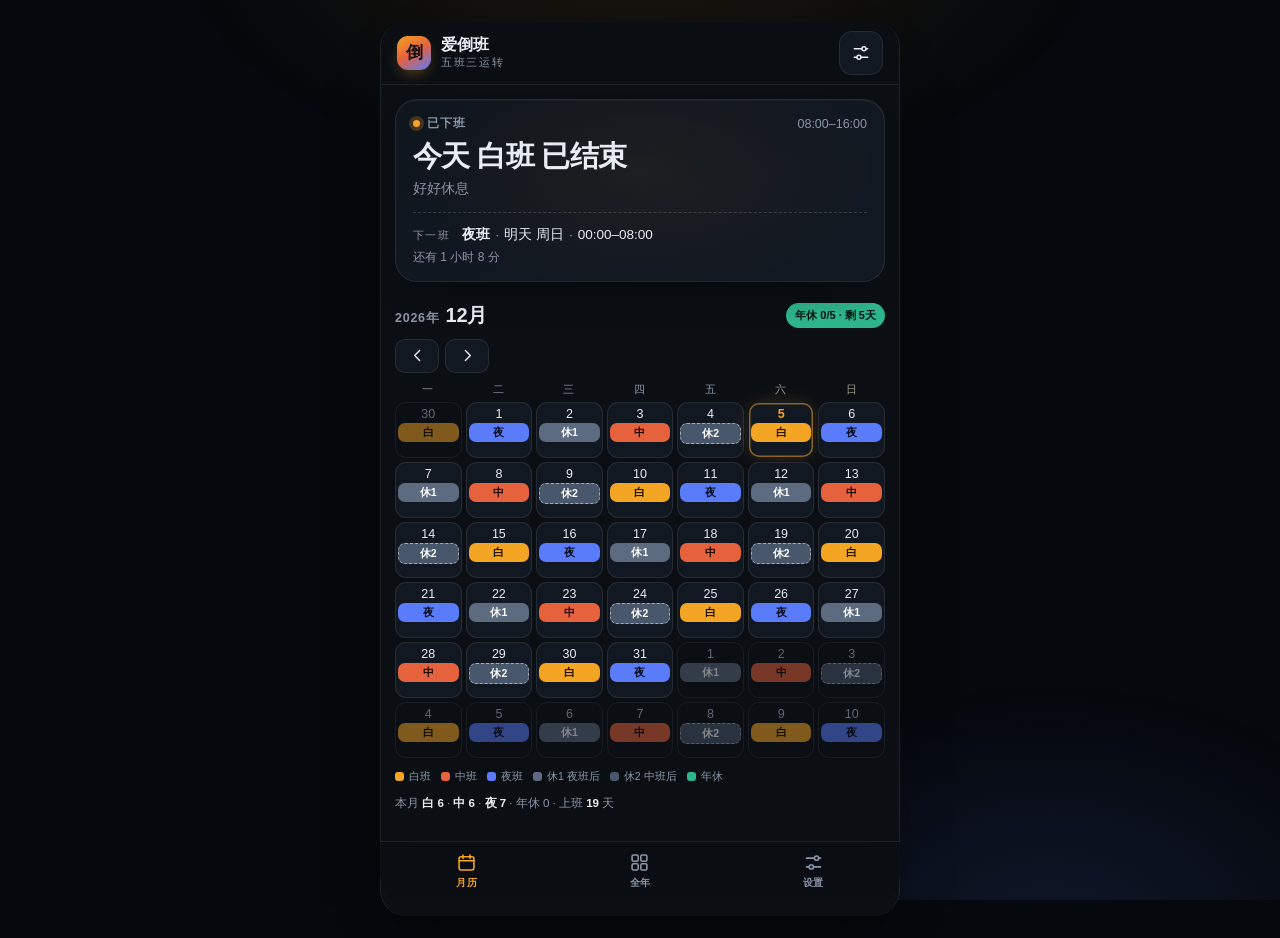
==== aidaoban/index.html @ 0fa9416f "新增爱倒班：五班三运转排班日历（月历/全年/年休登记/导出系统日历）" ====
<!DOCTYPE html>
<html lang="zh-CN" data-theme="dark">
<head>
<meta charset="utf-8">
<meta name="viewport" content="width=device-width, initial-scale=1, viewport-fit=cover">
<title>爱倒班 · 五班三运转</title>
<meta name="description" content="电厂运行人员五班三运转排班日历">
<meta name="theme-color" content="#0B0F14">
<meta name="apple-mobile-web-app-capable" content="yes">
<meta name="mobile-web-app-capable" content="yes">
<meta name="apple-mobile-web-app-status-bar-style" content="black-translucent">
<meta name="apple-mobile-web-app-title" content="爱倒班">
<link rel="apple-touch-icon" href="./icons/apple-touch-icon-180.png">
<link rel="manifest" href="./manifest.webmanifest">
<script>
(function () {
  try {
    var raw = localStorage.getItem('aidaoban.v1');
    var t = raw ? (JSON.parse(raw).theme || 'dark') : 'dark';
    if (t === 'auto') t = window.matchMedia('(prefers-color-scheme: light)').matches ? 'light' : 'dark';
    document.documentElement.setAttribute('data-theme', t === 'light' ? 'light' : 'dark');
  } catch (e) {
    document.documentElement.setAttribute('data-theme', 'dark');
  }
})();
</script>
<style>
:root,
html[data-theme="dark"] {
  --surface: #0B0F14;
  --card: #121821;
  --card2: #0F151D;
  --text: #E8EDF4;
  --muted: #8A97A8;
  --line: rgba(232, 237, 244, .09);
  --line2: rgba(232, 237, 244, .17);
  --bar: rgba(11, 15, 20, .78);
  --bai: #F5A524;    --bai-ink: #1A1206;
  --zhong: #E5623C;  --zhong-ink: #1A0A05;
  --ye: #5B7CFA;     --ye-ink: #0B1020;
  --xiu1: #5C6B7F;   --xiu1-ink: #FFFFFF;
  --xiu2: #48576B;   --xiu2-ink: #FFFFFF;
  --nian: #2FB58C;   --nian-ink: #04140E;
  --accent: #F5A524;
  --accent-ink: #1A1206;
  --danger: #F16A6A;
  --ring: rgba(245, 165, 36, .55);
  --shadow: 0 24px 60px -34px #000;
  color-scheme: dark;
}
html[data-theme="light"] {
  --surface: #F6F7F9;
  --card: #FFFFFF;
  --card2: #F1F3F7;
  --text: #16202C;
  --muted: #5E6B7C;
  --line: rgba(22, 32, 44, .10);
  --line2: rgba(22, 32, 44, .20);
  --bar: rgba(246, 247, 249, .82);
  --ring: rgba(191, 124, 8, .55);
  --shadow: 0 24px 60px -38px rgba(22, 32, 44, .35);
  color-scheme: light;
}
* { box-sizing: border-box; }
html, body { margin: 0; padding: 0; }
body {
  background: #05080C;
  color: var(--text);
  font-family: -apple-system, BlinkMacSystemFont, "PingFang SC", "Hiragino Sans GB", "Microsoft YaHei", "Noto Sans SC", sans-serif;
  -webkit-font-smoothing: antialiased;
  -webkit-tap-highlight-color: transparent;
}
body.sheet-open { overflow: hidden; }
body::before {
  content: "";
  position: fixed;
  inset: 0;
  background:
    radial-gradient(760px 420px at 50% -8%, rgba(245, 165, 36, .10), transparent 62%),
    radial-gradient(620px 420px at 82% 104%, rgba(91, 124, 250, .13), transparent 60%);
  pointer-events: none;
  z-index: 0;
}
button, input, select { font: inherit; color: inherit; }
button { cursor: pointer; }
[hidden] { display: none !important; }
.num { font-variant-numeric: tabular-nums; }
.sr {
  position: absolute; width: 1px; height: 1px; padding: 0; margin: -1px;
  overflow: hidden; clip: rect(0 0 0 0); white-space: nowrap; border: 0;
}

/* ---------- shell ---------- */
.phone {
  position: relative;
  z-index: 1;
  max-width: 520px;
  margin: 0 auto;
  min-height: 100dvh;
  background: var(--surface);
  border-inline: 1px solid var(--line);
  box-shadow: var(--shadow);
  overflow-x: hidden;
  padding-bottom: calc(78px + env(safe-area-inset-bottom));
}
.appbar {
  position: sticky;
  top: 0;
  z-index: 30;
  display: flex;
  align-items: center;
  gap: 12px;
  padding: calc(9px + env(safe-area-inset-top)) 16px 9px;
  background: var(--bar);
  backdrop-filter: blur(18px) saturate(1.2);
  -webkit-backdrop-filter: blur(18px) saturate(1.2);
  border-bottom: 1px solid var(--line);
}
.brand { display: flex; align-items: center; gap: 10px; min-width: 0; }
.brand-mark {
  width: 34px; height: 34px; flex: none;
  display: grid; place-items: center;
  border-radius: 11px;
  background: linear-gradient(150deg, #F5A524 0%, #E5623C 48%, #5B7CFA 100%);
  color: #0B0F14;
  font-size: 17px;
  font-weight: 800;
  letter-spacing: -.02em;
  box-shadow: 0 6px 18px -8px rgba(245, 165, 36, .8);
}
.brand-text { min-width: 0; }
.brand-name { font-size: 16px; font-weight: 750; letter-spacing: .01em; line-height: 1.15; }
.brand-sub { font-size: 10.5px; color: var(--muted); letter-spacing: .16em; margin-top: 2px; }
.appbar-spacer { flex: 1; }
.icon-btn {
  width: 44px; height: 44px; flex: none;
  display: grid; place-items: center;
  border: 1px solid var(--line);
  border-radius: 13px;
  background: var(--card);
  color: var(--text);
  transition: transform .16s ease, border-color .16s ease, background .16s ease;
}
.icon-btn:active { transform: scale(.94); }
.icon-btn svg { width: 20px; height: 20px; }
.icon-btn:hover { border-color: var(--line2); }

/* ---------- ios hint ---------- */
.ios-hint {
  display: flex; align-items: center; gap: 8px;
  margin: 10px 14px 0;
  padding: 9px 10px 9px 12px;
  border-radius: 12px;
  border: 1px solid rgba(245, 165, 36, .3);
  background: rgba(245, 165, 36, .1);
  color: var(--text);
  font-size: 12.5px;
}
.ios-hint svg { width: 17px; height: 17px; flex: none; color: var(--accent); }
.ios-hint span { flex: 1; }
.ios-hint b { font-weight: 700; }
.ios-hint button {
  width: 30px; height: 30px; flex: none;
  display: grid; place-items: center;
  border: 0; border-radius: 9px; background: transparent; color: var(--muted);
}
.ios-hint button svg { width: 15px; height: 15px; color: inherit; }

/* ---------- views ---------- */
.view { padding: 14px 14px 26px; }

/* ---------- now card ---------- */
.now-card {
  position: relative;
  isolation: isolate;
  padding: 16px 17px 15px;
  border-radius: 22px;
  border: 1px solid var(--line);
  background: linear-gradient(158deg, var(--card2) 0%, var(--card) 62%);
  box-shadow: 0 20px 46px -30px #000, inset 0 1px 0 rgba(255, 255, 255, .04);
  overflow: hidden;
}
.now-card::before {
  content: "";
  position: absolute;
  inset: -56% -18% auto -18%;
  height: 190%;
  background: radial-gradient(closest-side, var(--sc-glow, var(--sc, var(--accent))), transparent 72%);
  opacity: .17;
  z-index: -1;
  pointer-events: none;
}
.now-top { display: flex; align-items: center; gap: 8px; }
.now-status {
  display: inline-flex; align-items: center; gap: 7px;
  font-size: 11.5px; font-weight: 650; letter-spacing: .1em;
  color: var(--muted); text-transform: uppercase;
}
.dot {
  width: 7px; height: 7px; border-radius: 50%;
  background: var(--sc, var(--accent));
  box-shadow: 0 0 0 4px color-mix(in srgb, var(--sc, var(--accent)) 22%, transparent);
}
.now-time { margin-left: auto; font-size: 12.5px; color: var(--muted); font-variant-numeric: tabular-nums; }
.now-title {
  margin: 9px 0 0;
  font-size: clamp(23px, 7.2vw, 29px);
  line-height: 1.14;
  font-weight: 800;
  letter-spacing: -.022em;
}
.now-sub { margin: 6px 0 0; font-size: 13.5px; color: var(--muted); line-height: 1.45; }
.now-sub b { color: var(--text); font-weight: 700; font-variant-numeric: tabular-nums; }
.progress {
  margin-top: 11px;
  height: 6px;
  border-radius: 99px;
  background: rgba(140, 155, 175, .18);
  overflow: hidden;
}
.progress i {
  display: block;
  height: 100%;
  width: 0;
  border-radius: 99px;
  background: linear-gradient(90deg, var(--sc, var(--accent)) 0%, color-mix(in srgb, var(--sc, var(--accent)) 58%, #fff) 100%);
  transition: width .5s cubic-bezier(.2, .8, .3, 1);
}
.now-next {
  margin-top: 13px;
  padding-top: 12px;
  border-top: 1px dashed var(--line2);
  display: grid;
  grid-template-columns: auto 1fr;
  gap: 4px 12px;
  align-items: baseline;
}
.next-kicker { font-size: 10.5px; letter-spacing: .14em; color: var(--muted); text-transform: uppercase; }
.next-main { font-size: 13.5px; line-height: 1.5; }
.next-main strong { font-weight: 750; }
.next-main .sep { color: var(--muted); margin: 0 5px; }
.next-count {
  grid-column: 1 / -1;
  font-size: 12px;
  color: var(--muted);
  font-variant-numeric: tabular-nums;
}
.now-note { margin: 8px 0 0; font-size: 11.5px; color: var(--muted); }

/* ---------- month head ---------- */
.month-head { margin-top: 20px; }
.month-row { display: flex; align-items: center; gap: 10px; }
.month-title { margin: 0; font-size: 20px; font-weight: 780; letter-spacing: -.01em; }
.month-title .yr { font-size: 12.5px; font-weight: 600; color: var(--muted); margin-right: 6px; letter-spacing: .06em; }
.leave-pill {
  margin-left: auto;
  display: inline-flex; align-items: center; gap: 5px;
  padding: 5px 9px;
  border-radius: 99px;
  font-size: 11px;
  font-weight: 650;
  font-variant-numeric: tabular-nums;
  color: var(--nian-ink);
  background: var(--nian);
  white-space: nowrap;
}
.month-ctrl { display: flex; align-items: center; gap: 6px; margin-top: 10px; }
.month-ctrl .spacer { flex: 1; }
.ghost-btn {
  height: 34px;
  padding: 0 11px;
  display: inline-flex; align-items: center; gap: 5px;
  border: 1px solid var(--line);
  border-radius: 10px;
  background: var(--card);
  color: var(--muted);
  font-size: 11.5px;
  font-weight: 600;
}
.ghost-btn:active { transform: scale(.96); }
.ghost-btn svg { width: 15px; height: 15px; }
.ctrl-btn {
  width: 44px; height: 34px;
  display: grid; place-items: center;
  border: 1px solid var(--line);
  border-radius: 10px;
  background: var(--card);
  color: var(--text);
}
.ctrl-btn svg { width: 17px; height: 17px; }
.ctrl-btn:active { transform: scale(.94); }

/* ---------- calendar ---------- */
.weekdays {
  display: grid;
  grid-template-columns: repeat(7, 1fr);
  gap: 4px;
  margin: 10px 0 5px;
  padding: 0;
  text-align: center;
  font-size: 10.5px;
  letter-spacing: .1em;
  color: var(--muted);
}
.weekdays span:last-child, .weekdays span:nth-child(6) { color: color-mix(in srgb, var(--muted) 78%, var(--accent)); }
.cal-grid {
  display: grid;
  grid-template-columns: repeat(7, 1fr);
  gap: 4px;
}
.cal-cell {
  position: relative;
  min-height: 56px;
  padding: 5px 2px 5px;
  display: flex;
  flex-direction: column;
  align-items: center;
  gap: 3px;
  border: 1px solid var(--line);
  border-radius: 11px;
  background: var(--card);
  color: var(--text);
  transition: transform .12s ease, border-color .16s ease, background .16s ease;
}
.cal-cell:active { transform: scale(.955); }
.cal-cell:hover { border-color: var(--line2); }
.cal-cell .daynum { font-size: 12.5px; line-height: 1; color: var(--text); font-variant-numeric: tabular-nums; }
.cal-cell.dim { background: transparent; border-color: rgba(140, 155, 175, .10); }
.cal-cell.dim .daynum { color: var(--muted); opacity: .65; }
.cal-cell.dim .chip { opacity: .5; }
.cal-cell.today {
  box-shadow: inset 0 0 0 1.5px var(--ring), 0 0 20px -6px rgba(245, 165, 36, .35);
  border-color: transparent;
}
.cal-cell.today .daynum { font-weight: 800; color: var(--accent); }
.cal-cell.weekend .chk { color: var(--muted); }
.cal-grid.anim-next > * { animation: slideNext .26s cubic-bezier(.2, .8, .3, 1) both; }
.cal-grid.anim-prev > * { animation: slidePrev .26s cubic-bezier(.2, .8, .3, 1) both; }
@keyframes slideNext { from { opacity: .3; transform: translateX(9px); } to { opacity: 1; transform: none; } }
@keyframes slidePrev { from { opacity: .3; transform: translateX(-9px); } to { opacity: 1; transform: none; } }

.chip {
  display: inline-flex;
  align-items: center;
  justify-content: center;
  min-width: 0;
  padding: 4px 5px;
  border-radius: 7px;
  font-size: 10.5px;
  font-weight: 750;
  line-height: 1;
  letter-spacing: .02em;
  white-space: nowrap;
}
.cell-chip { width: 100%; }
.sh-bai { background: var(--bai); color: var(--bai-ink); }
.sh-zhong { background: var(--zhong); color: var(--zhong-ink); }
.sh-ye { background: var(--ye); color: var(--ye-ink); }
.sh-xiu1 { background: var(--xiu1); color: var(--xiu1-ink); }
.sh-xiu2 { background: var(--xiu2); color: var(--xiu2-ink); border: 1px dashed rgba(255, 255, 255, .5); }
.sh-nian { background: var(--nian); color: var(--nian-ink); }

.legend {
  display: flex;
  flex-wrap: wrap;
  gap: 6px 10px;
  margin-top: 12px;
}
.legend span { display: inline-flex; align-items: center; gap: 5px; font-size: 10.5px; color: var(--muted); }
.legend i { width: 9px; height: 9px; border-radius: 3px; display: block; }
.month-summary {
  margin: 10px 0 0;
  font-size: 11.5px;
  color: var(--muted);
  font-variant-numeric: tabular-nums;
  line-height: 1.6;
}
.month-summary b { color: var(--text); font-weight: 700; }

/* ---------- year ---------- */
.year-head { display: flex; align-items: center; gap: 10px; }
.year-title { margin: 0; font-size: 20px; font-weight: 780; }
.year-stats {
  display: grid;
  grid-template-columns: repeat(4, 1fr);
  gap: 7px;
  margin-top: 13px;
}
.stat {
  padding: 9px 8px;
  border-radius: 12px;
  border: 1px solid var(--line);
  background: var(--card);
  text-align: center;
}
.stat b { display: block; font-size: 17px; font-weight: 780; font-variant-numeric: tabular-nums; line-height: 1.2; }
.stat span { display: block; font-size: 10px; color: var(--muted); margin-top: 2px; letter-spacing: .04em; }
.stat.work b { color: var(--accent); }
.year-grid {
  display: grid;
  grid-template-columns: repeat(2, 1fr);
  gap: 9px;
  margin-top: 13px;
}
.mini {
  padding: 10px 9px 11px;
  border-radius: 14px;
  border: 1px solid var(--line);
  background: var(--card);
  text-align: left;
  transition: transform .14s ease, border-color .16s ease;
}
.mini:active { transform: scale(.97); }
.mini:hover { border-color: var(--line2); }
.mini-head { display: flex; align-items: baseline; gap: 5px; margin-bottom: 7px; }
.mini-head b { font-size: 12.5px; font-weight: 750; }
.mini-head span { font-size: 9.5px; color: var(--muted); font-variant-numeric: tabular-nums; }
.mini-grid { display: grid; grid-template-columns: repeat(7, 1fr); gap: 2px; }
.mini-day {
  aspect-ratio: 1;
  border-radius: 2.5px;
  background: transparent;
}
.mini-day.mk-bai { background: var(--bai); }
.mini-day.mk-zhong { background: var(--zhong); }
.mini-day.mk-ye { background: var(--ye); }
.mini-day.mk-xiu1 { background: var(--xiu1); }
.mini-day.mk-xiu2 { background: var(--xiu2); }
.mini-day.mk-nian { background: var(--nian); }
.mini-day.today { box-shadow: 0 0 0 1.5px var(--ring); }
.mini-blank { aspect-ratio: 1; }

/* ---------- tabbar ---------- */
.tabbar {
  position: fixed;
  bottom: 0;
  left: 50%;
  transform: translateX(-50%);
  z-index: 40;
  width: 100%;
  max-width: 520px;
  display: grid;
  grid-template-columns: repeat(3, 1fr);
  background: var(--bar);
  backdrop-filter: blur(20px) saturate(1.2);
  -webkit-backdrop-filter: blur(20px) saturate(1.2);
  border-top: 1px solid var(--line);
  padding-bottom: env(safe-area-inset-bottom);
}
.tab {
  height: 58px;
  display: flex;
  flex-direction: column;
  align-items: center;
  justify-content: center;
  gap: 3px;
  border: 0;
  background: transparent;
  color: var(--muted);
  font-size: 10px;
  font-weight: 650;
  letter-spacing: .02em;
}
.tab svg { width: 21px; height: 21px; }
.tab.active { color: var(--accent); }
.tab:active { opacity: .7; }

/* ---------- sheets ---------- */
.backdrop {
  position: fixed;
  inset: 0;
  z-index: 60;
  background: rgba(3, 6, 10, .62);
  backdrop-filter: blur(2px);
  -webkit-backdrop-filter: blur(2px);
  opacity: 0;
  transition: opacity .24s ease;
}
.backdrop.show { opacity: 1; }
.sheet {
  position: fixed;
  left: 50%;
  bottom: 0;
  z-index: 70;
  width: 100%;
  max-width: 520px;
  max-height: 88dvh;
  display: flex;
  flex-direction: column;
  background: var(--card);
  border: 1px solid var(--line);
  border-bottom: 0;
  border-radius: 22px 22px 0 0;
  box-shadow: 0 -24px 60px -30px #000;
  transform: translateX(-50%) translateY(101%);
  transition: transform .3s cubic-bezier(.2, .9, .25, 1);
}
.sheet.open { transform: translateX(-50%) translateY(0); }
.sheet:focus { outline: none; }
.sheet-handle {
  flex: none;
  height: 20px;
  display: grid;
  place-items: center;
  touch-action: none;
  cursor: grab;
}
.sheet-handle::before {
  content: "";
  width: 38px; height: 4px;
  border-radius: 99px;
  background: var(--line2);
}
.sheet-head {
  flex: none;
  display: flex;
  align-items: flex-start;
  gap: 10px;
  padding: 2px 16px 12px;
  border-bottom: 1px solid var(--line);
}
.sheet-head h2 { margin: 0; font-size: 17px; font-weight: 760; letter-spacing: -.01em; }
.sheet-head p { margin: 3px 0 0; font-size: 11.5px; color: var(--muted); }
.sheet-head .icon-btn { margin-left: auto; background: transparent; border-color: transparent; color: var(--muted); }
.sheet-body {
  overflow-y: auto;
  overscroll-behavior: contain;
  -webkit-overflow-scrolling: touch;
  padding: 12px 16px calc(20px + env(safe-area-inset-bottom));
}

/* day detail */
.team-list { display: flex; flex-direction: column; gap: 7px; }
.team-row {
  display: flex;
  align-items: center;
  gap: 10px;
  padding: 10px 11px;
  border-radius: 13px;
  border: 1px solid var(--line);
  background: var(--card2);
}
.team-row.me {
  border-color: rgba(245, 165, 36, .42);
  background: linear-gradient(100deg, rgba(245, 165, 36, .12), rgba(245, 165, 36, .02));
}
.team-name { width: 42px; flex: none; font-size: 13px; font-weight: 700; }
.team-row.me .team-name { color: var(--accent); }
.team-shift { display: flex; align-items: center; gap: 8px; min-width: 0; }
.team-time { font-size: 11.5px; color: var(--muted); font-variant-numeric: tabular-nums; }
.me-pill {
  margin-left: auto;
  flex: none;
  padding: 2px 7px;
  border-radius: 99px;
  border: 1px solid rgba(245, 165, 36, .5);
  color: var(--accent);
  font-size: 9.5px;
  font-weight: 750;
  letter-spacing: .06em;
}
.rest-hint { font-size: 10.5px; color: var(--muted); }
.actions { margin-top: 14px; display: flex; flex-wrap: wrap; gap: 7px; }
.btn {
  min-height: 44px;
  padding: 0 14px;
  display: inline-flex;
  align-items: center;
  justify-content: center;
  gap: 6px;
  border: 1px solid var(--line2);
  border-radius: 12px;
  background: var(--card2);
  color: var(--text);
  font-size: 13px;
  font-weight: 650;
}
.btn:active { transform: scale(.97); }
.btn svg { width: 16px; height: 16px; }
.btn.primary { background: var(--accent); color: var(--accent-ink); border-color: transparent; }
.btn.ghost { background: transparent; color: var(--muted); }
.btn.danger { background: rgba(241, 106, 106, .14); border-color: rgba(241, 106, 106, .4); color: var(--danger); }
.btn[disabled] { opacity: .38; pointer-events: none; }
.btn.grow { flex: 1; }
.picker { margin-top: 10px; display: flex; gap: 6px; flex-wrap: wrap; }
.picker button.on { border-color: var(--accent); box-shadow: inset 0 0 0 1px var(--accent); }
.picker button {
  min-height: 40px;
  padding: 0 13px;
  border-radius: 10px;
  border: 1px solid var(--line2);
  background: var(--card);
  font-size: 12.5px;
  font-weight: 700;
}
.override-note { margin: 12px 0 0; font-size: 11px; color: var(--muted); line-height: 1.6; }
.section-label {
  margin: 16px 0 8px;
  font-size: 10.5px;
  letter-spacing: .14em;
  color: var(--muted);
  text-transform: uppercase;
}

/* settings */
.set-block { padding: 14px 0; border-bottom: 1px solid var(--line); }
.set-block:last-child { border-bottom: 0; }
.set-head { display: flex; align-items: baseline; gap: 8px; margin-bottom: 9px; }
.set-head h3 { margin: 0; font-size: 13px; font-weight: 720; }
.set-head p { margin: 0; font-size: 10.5px; color: var(--muted); }
.seg { display: flex; gap: 4px; padding: 4px; border-radius: 12px; background: var(--card2); border: 1px solid var(--line); }
.seg button {
  flex: 1;
  min-height: 38px;
  border: 0;
  border-radius: 9px;
  background: transparent;
  color: var(--muted);
  font-size: 12px;
  font-weight: 650;
  white-space: nowrap;
}
.seg button.on { background: var(--card); color: var(--text); box-shadow: 0 2px 8px -3px rgba(0, 0, 0, .4); }
.seg button.on.accent { background: var(--accent); color: var(--accent-ink); }
.rowline { display: flex; align-items: center; gap: 10px; min-height: 44px; }
.rowline > span:first-child { font-size: 13px; }
.rowline .grow { flex: 1; }
.switch { position: relative; width: 48px; height: 28px; flex: none; }
.switch input { position: absolute; opacity: 0; width: 100%; height: 100%; margin: 0; }
.switch i {
  position: absolute; inset: 0;
  border-radius: 99px;
  background: rgba(140, 155, 175, .3);
  transition: background .2s ease;
}
.switch i::after {
  content: "";
  position: absolute; top: 3px; left: 3px;
  width: 22px; height: 22px;
  border-radius: 50%;
  background: #fff;
  transition: transform .2s cubic-bezier(.3, 1.4, .5, 1);
}
.switch input:checked + i { background: var(--nian); }
.switch input:checked + i::after { transform: translateX(20px); }
.switch input:focus-visible + i { outline: 2px solid var(--ring); outline-offset: 2px; }
select.inp, input.inp {
  min-height: 40px;
  padding: 0 10px;
  border-radius: 10px;
  border: 1px solid var(--line2);
  background: var(--card2);
  color: var(--text);
  font-size: 13px;
}
input.inp { width: 78px; text-align: center; font-variant-numeric: tabular-nums; }
.hint { margin: 8px 0 0; font-size: 11px; line-height: 1.65; color: var(--muted); }
.leave-box {
  margin-top: 10px;
  padding: 11px 12px;
  border-radius: 12px;
  border: 1px solid rgba(47, 181, 140, .32);
  background: rgba(47, 181, 140, .08);
  font-size: 12px;
  color: var(--text);
  font-variant-numeric: tabular-nums;
}
.leave-box b { color: var(--nian); font-weight: 780; }
.data-grid { display: grid; grid-template-columns: repeat(3, 1fr); gap: 7px; margin-top: 4px; }
.data-grid .btn { padding: 0 6px; font-size: 11.5px; }
.ver { margin: 16px 0 0; text-align: center; font-size: 10px; color: var(--muted); letter-spacing: .08em; }

/* ---------- confirm / toast ---------- */
.confirm-wrap {
  position: fixed; inset: 0; z-index: 95;
  display: grid; place-items: center;
  padding: 24px;
  background: rgba(3, 6, 10, .66);
  backdrop-filter: blur(3px);
}
.confirm-card {
  width: 100%; max-width: 320px;
  padding: 18px;
  border-radius: 18px;
  background: var(--card);
  border: 1px solid var(--line2);
  box-shadow: 0 30px 70px -30px #000;
}
.confirm-card p { margin: 0; font-size: 13.5px; line-height: 1.65; }
.confirm-actions { display: flex; gap: 8px; margin-top: 16px; }
.confirm-actions .btn { flex: 1; }
.toast {
  position: fixed;
  left: 50%;
  bottom: calc(86px + env(safe-area-inset-bottom));
  transform: translateX(-50%) translateY(12px);
  z-index: 90;
  max-width: calc(100% - 32px);
  padding: 11px 15px;
  border-radius: 12px;
  background: var(--card);
  border: 1px solid rgba(245, 165, 36, .45);
  box-shadow: 0 18px 40px -18px #000;
  font-size: 12.5px;
  opacity: 0;
  pointer-events: none;
  transition: opacity .22s ease, transform .22s cubic-bezier(.2, .9, .3, 1);
}
.toast.show { opacity: 1; transform: translateX(-50%) translateY(0); }

/* ---------- small screens ---------- */
@media (max-width: 359px) {
  .view { padding-inline: 10px; }
  .cal-grid, .weekdays { gap: 0; }
  .cal-cell { border-radius: 7px; border-inline-width: 0; min-height: 54px; }
  .cell-chip { font-size: 9.5px; padding: 3px 2px; }
  .cal-cell .daynum { font-size: 11.5px; }
  .seg button { font-size: 11px; padding: 0 2px; }
  .data-grid { grid-template-columns: 1fr 1fr; }
}
@media (min-width: 600px) {
  .phone { border-radius: 26px; margin-block: 22px; min-height: calc(100dvh - 44px); }
  .tabbar { border-radius: 0 0 26px 26px; }
}
@media (prefers-reduced-motion: reduce) {
  *, *::before, *::after {
    animation-duration: .001ms !important;
    transition-duration: .001ms !important;
  }
}
@media (prefers-contrast: more) {
  .cal-cell { border-color: var(--line2); }
  .chip { outline: 1px solid rgba(0, 0, 0, .25); }
}
:focus-visible { outline: 2px solid var(--ring); outline-offset: 2px; }
</style>
</head>
<body>

<svg width="0" height="0" style="position:absolute" aria-hidden="true" focusable="false">
  <symbol id="i-gear" viewBox="0 0 24 24" fill="none" stroke="currentColor" stroke-width="1.8" stroke-linecap="round">
    <path d="M4 7h9M18 7h2M4 17h3M12 17h8"/><circle cx="15.5" cy="7" r="2.4"/><circle cx="9.5" cy="17" r="2.4"/>
  </symbol>
  <symbol id="i-left" viewBox="0 0 24 24" fill="none" stroke="currentColor" stroke-width="2" stroke-linecap="round" stroke-linejoin="round">
    <path d="M15 5l-7 7 7 7"/>
  </symbol>
  <symbol id="i-right" viewBox="0 0 24 24" fill="none" stroke="currentColor" stroke-width="2" stroke-linecap="round" stroke-linejoin="round">
    <path d="M9 5l7 7-7 7"/>
  </symbol>
  <symbol id="i-cal" viewBox="0 0 24 24" fill="none" stroke="currentColor" stroke-width="1.8" stroke-linecap="round" stroke-linejoin="round">
    <rect x="3.5" y="5.5" width="17" height="15" rx="2.5"/><path d="M3.5 10h17M8 3.5v4M16 3.5v4"/>
  </symbol>
  <symbol id="i-grid" viewBox="0 0 24 24" fill="none" stroke="currentColor" stroke-width="1.8" stroke-linejoin="round">
    <rect x="3.5" y="3.5" width="7" height="7" rx="1.6"/><rect x="13.5" y="3.5" width="7" height="7" rx="1.6"/>
    <rect x="3.5" y="13.5" width="7" height="7" rx="1.6"/><rect x="13.5" y="13.5" width="7" height="7" rx="1.6"/>
  </symbol>
  <symbol id="i-x" viewBox="0 0 24 24" fill="none" stroke="currentColor" stroke-width="2" stroke-linecap="round">
    <path d="M6 6l12 12M18 6L6 18"/>
  </symbol>
  <symbol id="i-share" viewBox="0 0 24 24" fill="none" stroke="currentColor" stroke-width="1.8" stroke-linecap="round" stroke-linejoin="round">
    <path d="M12 15V4m0 0L8 8m4-4l4 4M5 13v7h14v-7"/>
  </symbol>
  <symbol id="i-download" viewBox="0 0 24 24" fill="none" stroke="currentColor" stroke-width="1.8" stroke-linecap="round" stroke-linejoin="round">
    <path d="M12 4v11m0 0l-4-4m4 4l4-4M5 19h14"/>
  </symbol>
  <symbol id="i-upload" viewBox="0 0 24 24" fill="none" stroke="currentColor" stroke-width="1.8" stroke-linecap="round" stroke-linejoin="round">
    <path d="M12 16V5m0 0L8 9m4-4l4 4M5 19h14"/>
  </symbol>
  <symbol id="i-trash" viewBox="0 0 24 24" fill="none" stroke="currentColor" stroke-width="1.8" stroke-linecap="round" stroke-linejoin="round">
    <path d="M4.5 7h15M9.5 7V4.5h5V7M6.5 7l1 12.5h9L17.5 7"/>
  </symbol>
  <symbol id="i-today" viewBox="0 0 24 24" fill="none" stroke="currentColor" stroke-width="1.8" stroke-linecap="round">
    <circle cx="12" cy="12" r="7.5"/><circle cx="12" cy="12" r="2.4"/>
  </symbol>
</svg>

<div class="phone">
  <div id="ios-hint" class="ios-hint" hidden>
    <svg aria-hidden="true"><use href="#i-share"></use></svg>
    <span>点底部 <b>分享</b> → <b>添加到主屏幕</b>，即可当 App 用</span>
    <button id="ios-hint-close" type="button" aria-label="关闭提示"><svg aria-hidden="true"><use href="#i-x"></use></svg></button>
  </div>

  <header class="appbar">
    <div class="brand">
      <div class="brand-mark" aria-hidden="true">倒</div>
      <div class="brand-text">
        <div class="brand-name">爱倒班</div>
        <div class="brand-sub">五班三运转</div>
      </div>
    </div>
    <div class="appbar-spacer"></div>
    <button id="btn-settings" class="icon-btn" type="button" aria-label="设置">
      <svg aria-hidden="true"><use href="#i-gear"></use></svg>
    </button>
  </header>

  <main id="month-view" class="view">
    <section id="now-card" class="now-card" aria-live="polite"></section>

    <div class="month-head">
      <div class="month-row">
        <h2 class="month-title" id="month-title"></h2>
        <span class="leave-pill" id="leave-pill"></span>
      </div>
      <div class="month-ctrl">
        <button class="ctrl-btn" id="btn-prev" type="button" aria-label="上一个月"><svg aria-hidden="true"><use href="#i-left"></use></svg></button>
        <button class="ctrl-btn" id="btn-next" type="button" aria-label="下一个月"><svg aria-hidden="true"><use href="#i-right"></use></svg></button>
        <div class="spacer"></div>
        <button class="ghost-btn" id="btn-today" type="button" hidden>
          <svg aria-hidden="true"><use href="#i-today"></use></svg>回到今天
        </button>
      </div>
    </div>

    <div class="weekdays" aria-hidden="true">
      <span>一</span><span>二</span><span>三</span><span>四</span><span>五</span><span>六</span><span>日</span>
    </div>
    <div class="cal-grid" id="cal-grid" aria-label="排班日历"></div>

    <div class="legend" id="legend" aria-hidden="true"></div>
    <p class="month-summary" id="month-summary"></p>
  </main>

  <main id="year-view" class="view" hidden>
    <div class="year-head">
      <h2 class="year-title" id="year-title"></h2>
      <div class="appbar-spacer"></div>
      <button class="ctrl-btn" id="btn-year-prev" type="button" aria-label="上一年"><svg aria-hidden="true"><use href="#i-left"></use></svg></button>
      <button class="ctrl-btn" id="btn-year-next" type="button" aria-label="下一年"><svg aria-hidden="true"><use href="#i-right"></use></svg></button>
    </div>
    <div class="year-stats" id="year-stats"></div>
    <div class="year-grid" id="year-grid"></div>
    <div style="margin-top:12px">
      <button class="ghost-btn" id="btn-year-today" type="button" hidden>
        <svg aria-hidden="true"><use href="#i-today"></use></svg>回到今年
      </button>
    </div>
  </main>

  <nav class="tabbar" aria-label="主导航">
    <button class="tab active" id="nav-month" type="button" data-nav="month">
      <svg aria-hidden="true"><use href="#i-cal"></use></svg><span>月历</span>
    </button>
    <button class="tab" id="btn-year" type="button" data-nav="year">
      <svg aria-hidden="true"><use href="#i-grid"></use></svg><span>全年</span>
    </button>
    <button class="tab" id="nav-settings" type="button" data-nav="settings">
      <svg aria-hidden="true"><use href="#i-gear"></use></svg><span>设置</span>
    </button>
  </nav>
</div>

<div id="backdrop" class="backdrop" hidden></div>

<section id="sheet" class="sheet" role="dialog" aria-modal="true" aria-labelledby="sheet-title" tabindex="-1" hidden>
  <div class="sheet-handle" id="sheet-handle" aria-hidden="true"></div>
  <div class="sheet-head">
    <div>
      <h2 id="sheet-title"></h2>
      <p id="sheet-sub"></p>
    </div>
    <button class="icon-btn" id="sheet-close" type="button" aria-label="关闭">
      <svg aria-hidden="true"><use href="#i-x"></use></svg>
    </button>
  </div>
  <div class="sheet-body" id="sheet-body"></div>
</section>

<section id="sheet-settings" class="sheet" role="dialog" aria-modal="true" aria-labelledby="settings-title" tabindex="-1" hidden>
  <div class="sheet-handle" id="settings-handle" aria-hidden="true"></div>
  <div class="sheet-head">
    <div>
      <h2 id="settings-title">设置</h2>
      <p>身份、提醒、年休与数据</p>
    </div>
    <button class="icon-btn" id="settings-close" type="button" aria-label="关闭">
      <svg aria-hidden="true"><use href="#i-x"></use></svg>
    </button>
  </div>
  <div class="sheet-body" id="settings-body">

    <div class="set-block">
      <div class="set-head"><h3>我是哪个值</h3><p>影响日历、提醒与年休统计</p></div>
      <div class="seg" id="set-team" role="group" aria-label="选择班组"></div>
    </div>

    <div class="set-block">
      <div class="set-head"><h3>主题</h3></div>
      <div class="seg" id="set-theme" role="group" aria-label="选择主题"></div>
    </div>

    <div class="set-block">
      <div class="set-head"><h3>上班提醒</h3><p>仅在应用打开时生效</p></div>
      <div class="rowline">
        <span>开启提醒</span>
        <div class="grow"></div>
        <label class="switch">
          <input type="checkbox" id="set-remind">
          <i aria-hidden="true"></i>
          <span class="sr">开启上班提醒</span>
        </label>
      </div>
      <div class="rowline">
        <span>提前量</span>
        <div class="grow"></div>
        <select class="inp" id="set-lead" aria-label="提前多久提醒">
          <option value="30">30 分钟</option>
          <option value="60">60 分钟</option>
          <option value="90">90 分钟</option>
          <option value="120">120 分钟</option>
          <option value="180">180 分钟</option>
        </select>
      </div>
      <p class="hint">网页应用在 iOS 上无法后台定时，应用关掉就不会响。想要锁屏提醒，请用下方「导出到系统日历」。</p>
    </div>

    <div class="set-block">
      <div class="set-head"><h3>年休</h3><p id="set-leave-year">—</p></div>
      <div class="rowline">
        <span>全年天数</span>
        <div class="grow"></div>
        <input class="inp" id="set-leave-total" type="number" min="0" max="366" step="1" inputmode="numeric" aria-label="全年年休总天数">
      </div>
      <div class="leave-box" id="set-leave-readout"></div>
    </div>

    <div class="set-block">
      <div class="set-head"><h3>系统日历</h3><p>真正能在锁屏时提醒</p></div>
      <button class="btn primary" id="btn-ics" type="button" style="width:100%">
        <svg aria-hidden="true"><use href="#i-download"></use></svg>导出未来 90 天的班到系统日历
      </button>
      <p class="hint">生成 .ics 文件，在 iPhone 上点开后选择「添加全部」，之后由系统日历按你的提前量提醒。改了班表重新导出一次即可。</p>
    </div>

    <div class="set-block">
      <div class="set-head"><h3>数据</h3><p>只存在本机，不上传</p></div>
      <div class="data-grid">
        <button class="btn ghost" id="btn-export" type="button"><svg aria-hidden="true"><use href="#i-upload"></use></svg>导出备份</button>
        <button class="btn ghost" id="btn-import" type="button"><svg aria-hidden="true"><use href="#i-download"></use></svg>导入备份</button>
        <button class="btn danger" id="btn-clear" type="button"><svg aria-hidden="true"><use href="#i-trash"></use></svg>清空</button>
      </div>
      <input type="file" id="import-file" accept="application/json,.json" class="sr" tabindex="-1">
      <p class="hint">换手机或清除网站数据会丢，重要的话导出一份 JSON 存着。</p>
    </div>

    <p class="ver">爱倒班 · 五班三运转 · 本地版</p>
  </div>
</section>

<div id="confirm" class="confirm-wrap" hidden>
  <div class="confirm-card" role="alertdialog" aria-modal="true" aria-labelledby="confirm-msg">
    <p id="confirm-msg"></p>
    <div class="confirm-actions">
      <button class="btn ghost" id="confirm-cancel" type="button">取消</button>
      <button class="btn danger" id="confirm-ok" type="button">确认</button>
    </div>
  </div>
</div>

<div id="toast" class="toast" role="status" aria-live="polite" hidden></div>

<script src="./sched.js"></script>
<script>
(function () {
  'use strict';

  var S = window.SCHED;
  var KEY = 'aidaoban.v1';
  var WEEK = ['周日', '周一', '周二', '周三', '周四', '周五', '周六'];
  var WEEK_SHORT = ['日', '一', '二', '三', '四', '五', '六'];

  var DEFAULTS = {
    version: 1,
    me: 0,
    theme: 'dark',
    view: 'month',
    remind: { enabled: false, leadMinutes: 90 },
    overrides: {},
    leave: {},
    lastAlert: {},
    hints: { iosInstallDismissed: false }
  };

  var state = load();
  var today = new Date();
  var curY = today.getFullYear();
  var curM = today.getMonth();
  var yearViewY = today.getFullYear();
  var sheetDate = null;
  var pickerOpen = false;
  var activeSheet = null;
  var lastFocus = null;
  var toastTimer = null;
  var confirmAction = null;
  var lastDayKey = S.keyOfDate(today);

  /* ---------- storage ---------- */
  function clone(o) { return JSON.parse(JSON.stringify(o)); }

  function isObj(v) { return v && typeof v === 'object' && !Array.isArray(v); }

  function mergeDeep(base, patch) {
    if (!isObj(patch)) return base;
    Object.keys(patch).forEach(function (k) {
      if (k === '__proto__' || k === 'constructor' || k === 'prototype') return;
      var v = patch[k];
      if (isObj(v) && isObj(base[k])) base[k] = mergeDeep(base[k], v);
      else if (v !== undefined) base[k] = v;
    });
    return base;
  }

  function load() {
    var s = clone(DEFAULTS);
    try {
      var raw = localStorage.getItem(KEY);
      if (raw) mergeDeep(s, JSON.parse(raw));
    } catch (e) { /* 用默认值 */ }
    return sanitize(s);
  }

  function sanitize(s) {
    s.version = 1;
    s.me = (typeof s.me === 'number' && s.me >= 0 && s.me < 5) ? Math.floor(s.me) : 0;
    s.theme = (s.theme === 'light' || s.theme === 'dark' || s.theme === 'auto') ? s.theme : 'dark';
    s.view = (s.view === 'year') ? 'year' : 'month';
    s.remind = isObj(s.remind) ? s.remind : { enabled: false, leadMinutes: 90 };
    s.remind.enabled = !!s.remind.enabled;
    s.remind.leadMinutes = [30, 60, 90, 120, 180].indexOf(Number(s.remind.leadMinutes)) >= 0 ? Number(s.remind.leadMinutes) : 90;

    var ov = {};
    if (isObj(s.overrides)) {
      Object.keys(s.overrides).forEach(function (t) {
        if (!/^[0-4]$/.test(t) || !isObj(s.overrides[t])) return;
        var inner = {};
        Object.keys(s.overrides[t]).forEach(function (k) {
          var v = s.overrides[t][k];
          if (/^\d{4}-\d{2}-\d{2}$/.test(k) && S.ALL_SHIFTS.indexOf(v) >= 0) inner[k] = v;
        });
        if (Object.keys(inner).length) ov[t] = inner;
      });
    }
    s.overrides = ov;

    var lv = {};
    if (isObj(s.leave)) {
      Object.keys(s.leave).forEach(function (t) {
        if (!/^[0-4]$/.test(t) || !isObj(s.leave[t])) return;
        var years = {};
        Object.keys(s.leave[t]).forEach(function (y) {
          var cfg = s.leave[t][y];
          if (!/^\d{4}$/.test(y) || !isObj(cfg)) return;
          var n = Number(cfg.total);
          if (isFinite(n) && n >= 0) years[y] = { total: Math.floor(n) };
        });
        if (Object.keys(years).length) lv[t] = years;
      });
    }
    s.leave = lv;

    var la = {};
    if (isObj(s.lastAlert)) {
      Object.keys(s.lastAlert).forEach(function (k) {
        if (typeof s.lastAlert[k] === 'boolean') la[k] = true;
      });
    }
    s.lastAlert = la;
    s.hints = isObj(s.hints) ? s.hints : { iosInstallDismissed: false };
    s.hints.iosInstallDismissed = !!s.hints.iosInstallDismissed;
    return s;
  }

  function save() {
    try { localStorage.setItem(KEY, JSON.stringify(state)); } catch (e) { /* 隐私模式等 */ }
  }

  /* ---------- date helpers ---------- */
  function pad2(n) { return (n < 10 ? '0' : '') + n; }

  function hm(d) { return pad2(d.getHours()) + ':' + pad2(d.getMinutes()); }

  function clock(d) { return pad2(d.getHours()) + ':' + pad2(d.getMinutes()); }

  function dateAt(y, m, d) { return new Date(y, m, d); }

  function shiftClass(k) {
    if (k === '白') return 'sh-bai';
    if (k === '中') return 'sh-zhong';
    if (k === '夜') return 'sh-ye';
    if (k === '休1') return 'sh-xiu1';
    if (k === '休2') return 'sh-xiu2';
    return 'sh-nian';
  }

  function shiftLong(k) {
    if (k === '白') return '白班';
    if (k === '中') return '中班';
    if (k === '夜') return '夜班';
    return k;
  }

  function shiftSolid(k) {
    if (k === '白') return '#F5A524';
    if (k === '中') return '#E5623C';
    if (k === '夜') return '#5B7CFA';
    if (k === '年休') return '#2FB58C';
    return '#5C6B7F';
  }

  function shiftColor(k) {
    if (k === '白') return 'rgba(245,165,36,.30)';
    if (k === '中') return 'rgba(229,98,60,.28)';
    if (k === '夜') return 'rgba(91,124,250,.32)';
    if (k === '年休') return 'rgba(47,181,140,.28)';
    return 'rgba(92,107,127,.22)';
  }

  function effective(y, m, d, team) {
    var k = S.dateKey(y, m, d);
    var t = state.overrides[team];
    if (t && t[k]) return t[k];
    return S.shiftOfTeam(team, y, m, d);
  }

  function effectiveOn(date, team) {
    return effective(date.getFullYear(), date.getMonth(), date.getDate(), team);
  }

  function sameDay(a, b) {
    return a.getFullYear() === b.getFullYear() && a.getMonth() === b.getMonth() && a.getDate() === b.getDate();
  }

  function dayDiff(a, b) {
    var A = new Date(a.getFullYear(), a.getMonth(), a.getDate());
    var B = new Date(b.getFullYear(), b.getMonth(), b.getDate());
    return Math.round((A - B) / 86400000);
  }

  function relative(date) {
    var n = new Date();
    var diff = dayDiff(date, n);
    if (diff === 0) return '今天';
    if (diff === 1) return '明天';
    if (diff === 2) return '后天';
    if (diff === -1) return '昨天';
    if (diff === -2) return '前天';
    return '';
  }

  function dayLabel(date) {
    var rel = relative(date);
    var wd = WEEK[date.getDay()];
    if (rel) return rel + ' ' + wd;
    return (date.getMonth() + 1) + '月' + date.getDate() + '日 ' + wd;
  }

  function leaveFor(team, year) {
    var cfg = state.leave[team];
    if (cfg && cfg[year] && isFinite(cfg[year].total)) return cfg[year].total;
    if (cfg) {
      var best = null;
      Object.keys(cfg).forEach(function (y) {
        var n = Number(y);
        if (!isFinite(n)) return;
        if (best === null || Math.abs(n - year) < Math.abs(best - year) ||
            (Math.abs(n - year) === Math.abs(best - year) && n < best)) best = n;
      });
      if (best !== null && cfg[best] && isFinite(cfg[best].total)) return cfg[best].total;
    }
    return 5;
  }

  function leaveUsed(team, year) {
    var t = state.overrides[team];
    if (!t) return 0;
    var prefix = year + '-';
    var n = 0;
    Object.keys(t).forEach(function (k) {
      if (k.indexOf(prefix) === 0 && t[k] === '年休') n++;
    });
    return n;
  }

  function leaveRemain(team, year) {
    return Math.max(0, leaveFor(team, year) - leaveUsed(team, year));
  }

  function fmtDuration(ms) {
    var mins = Math.max(0, Math.round(ms / 60000));
    var days = Math.floor(mins / 1440);
    var hours = Math.floor((mins % 1440) / 60);
    var m = mins % 60;
    if (days > 0) return days + ' 天' + (hours > 0 ? ' ' + hours + ' 小时' : '');
    if (hours > 0) return hours + ' 小时' + (m > 0 ? ' ' + m + ' 分' : '');
    return m + ' 分';
  }

  /* ---------- lookups ---------- */
  function el(id) { return document.getElementById(id); }

  function findNextShift(now) {
    for (var i = 0; i < 400; i++) {
      var d = new Date(now.getFullYear(), now.getMonth(), now.getDate() + i);
      var sh = effectiveOn(d, state.me);
      if (!S.isWorkShift(sh)) continue;
      var st = S.shiftStartDate(d.getFullYear(), d.getMonth(), d.getDate(), sh);
      if (st && st.getTime() > now.getTime()) {
        return { date: d, shift: sh, start: st, win: S.shiftWindow(sh) };
      }
    }
    return null;
  }

  /* ---------- now card ---------- */
  function renderNow() {
    var card = el('now-card');
    var now = new Date();
    var y = now.getFullYear(), m = now.getMonth(), d = now.getDate();
    var sh = effective(y, m, d, state.me);
    var w = S.shiftWindow(sh);
    var st = S.shiftStartDate(y, m, d, sh);
    var en = S.shiftEndDate(y, m, d, sh);

    var status = '';
    var title = '';
    var sub = '';
    var prog = -1;
    var note = '';

    if (sh === '年休') {
      status = '年休';
      title = '年休';
      sub = '今天不计班';
      note = '本年度年休剩余 ' + leaveRemain(state.me, y) + ' 天';
    } else if (!w.isWork) {
      status = '休息中';
      title = '休息中';
      sub = sh === '休1' ? '休1 · 夜班后休整' : '休2 · 中班后休整';
    } else if (now >= st && now < en) {
      status = '当班中';
      title = '正在上 ' + w.label;
      sub = '还有 <b>' + fmtDuration(en - now) + '</b> 下班';
      prog = Math.max(0, Math.min(100, (now - st) / (en - st) * 100));
    } else if (now < st) {
      status = '待上班';
      title = '今天 ' + w.label;
      sub = '距上班还有 <b>' + fmtDuration(st - now) + '</b>';
    } else {
      status = '已下班';
      title = '今天 ' + w.label + ' 已结束';
      sub = '好好休息';
    }

    var nx = findNextShift(now);
    var nextHtml = '';
    if (nx && status !== '待上班') {
      nextHtml =
        '<div class="now-next">' +
          '<div class="next-kicker">下一班</div>' +
          '<div class="next-main"><strong>' + nx.win.label + '</strong>' +
            '<span class="sep">·</span>' + dayLabel(nx.date) +
            '<span class="sep">·</span><span class="num">' + nx.win.start + '–' + nx.win.end + '</span>' +
          '</div>' +
          '<div class="next-count">还有 ' + fmtDuration(nx.start - now) + '</div>' +
        '</div>';
    }

    card.style.setProperty('--sc', shiftSolid(sh));
    card.style.setProperty('--sc-glow', shiftColor(sh));
    card.innerHTML =
      '<div class="now-top">' +
        '<span class="now-status"><i class="dot"></i>' + status + '</span>' +
        '<span class="now-time num">' + (w.isWork ? w.start + '–' + w.end : '全天') + '</span>' +
      '</div>' +
      '<h2 class="now-title">' + title + '</h2>' +
      '<p class="now-sub">' + sub + '</p>' +
      (prog >= 0 ? '<div class="progress"><i style="width:' + prog.toFixed(1) + '%"></i></div>' : '') +
      nextHtml +
      (note ? '<p class="now-note">' + note + '</p>' : '');
  }

  /* ---------- legend ---------- */
  function renderLegend() {
    var items = [
      ['白', '白班', 'var(--bai)'],
      ['中', '中班', 'var(--zhong)'],
      ['夜', '夜班', 'var(--ye)'],
      ['休1', '休1 夜班后', 'var(--xiu1)'],
      ['休2', '休2 中班后', 'var(--xiu2)'],
      ['年休', '年休', 'var(--nian)']
    ];
    el('legend').innerHTML = items.map(function (it) {
      return '<span><i style="background:' + it[2] + '"></i>' + it[1] + '</span>';
    }).join('');
  }

  /* ---------- month ---------- */
  function renderMonth() {
    var now = new Date();
    el('month-title').innerHTML = '<span class="yr">' + curY + '年</span>' + (curM + 1) + '月';

    var y = displayedYear();
    var used = leaveUsed(state.me, y);
    var total = leaveFor(state.me, y);
    var remain = Math.max(0, total - used);
    el('leave-pill').textContent = '年休 ' + used + '/' + total + ' · 剩 ' + remain + '天';

    var first = new Date(curY, curM, 1);
    var offset = (first.getDay() + 6) % 7;
    var start = new Date(curY, curM, 1 - offset);
    var cells = [];

    for (var i = 0; i < 42; i++) {
      var d = new Date(start.getFullYear(), start.getMonth(), start.getDate() + i);
      var k = effective(d.getFullYear(), d.getMonth(), d.getDate(), state.me);
      var inMonth = d.getMonth() === curM;
      var isToday = sameDay(d, now);
      var wd = d.getDay();
      var cls = 'cal-cell';
      if (!inMonth) cls += ' dim';
      if (isToday) cls += ' today';
      if (wd === 0 || wd === 6) cls += ' weekend';
      var aria = (d.getMonth() + 1) + '月' + d.getDate() + '日 ' + WEEK[wd] + ' ' + shiftLong(k);
      cells.push(
        '<button type="button" class="' + cls + '" data-date="' + S.keyOfDate(d) + '" aria-label="' + aria + '">' +
          '<span class="daynum num">' + d.getDate() + '</span>' +
          '<span class="chip cell-chip ' + shiftClass(k) + '">' + k + '</span>' +
        '</button>'
      );
    }
    el('cal-grid').innerHTML = cells.join('\n');

    el('btn-today').hidden = (curY === now.getFullYear() && curM === now.getMonth());

    var counts = { '白': 0, '中': 0, '夜': 0, '年休': 0, work: 0 };
    var last = new Date(curY, curM + 1, 0).getDate();
    for (var day = 1; day <= last; day++) {
      var kk = effective(curY, curM, day, state.me);
      if (counts[kk] === undefined) counts[kk] = 0;
      counts[kk]++;
      if (S.isWorkShift(kk)) counts.work++;
    }
    el('month-summary').innerHTML =
      '本月 <b>白 ' + counts['白'] + '</b> · <b>中 ' + counts['中'] + '</b> · <b>夜 ' + counts['夜'] +
      '</b> · 年休 ' + counts['年休'] + ' · 上班 <b>' + counts.work + '</b> 天';
  }

  function animateGrid(dir) {
    var grid = el('cal-grid');
    grid.classList.remove('anim-next', 'anim-prev');
    void grid.offsetWidth;
    grid.classList.add(dir > 0 ? 'anim-next' : 'anim-prev');
  }

  function changeMonth(delta) {
    var d = new Date(curY, curM + delta, 1);
    curY = d.getFullYear();
    curM = d.getMonth();
    renderMonth();
    animateGrid(delta);
  }

  /* ---------- year ---------- */
  function renderYear() {
    var y = yearViewY;
    var me = state.me;
    el('year-title').textContent = y + '年';

    var counts = { '白': 0, '中': 0, '夜': 0, '休1': 0, '休2': 0, '年休': 0, work: 0 };
    var cur = new Date(y, 0, 1);
    while (cur.getFullYear() === y) {
      var k = effectiveOn(cur, me);
      counts[k]++;
      if (S.isWorkShift(k)) counts.work++;
      cur = new Date(cur.getFullYear(), cur.getMonth(), cur.getDate() + 1);
    }

    var stats = [
      ['上班', counts.work, true],
      ['白班', counts['白'], false],
      ['中班', counts['中'], false],
      ['夜班', counts['夜'], false],
      ['休1', counts['休1'], false],
      ['休2', counts['休2'], false],
      ['年休', counts['年休'], false],
      ['年休剩余', leaveRemain(me, y), false]
    ];
    el('year-stats').innerHTML = stats.map(function (s) {
      return '<div class="stat' + (s[2] ? ' work' : '') + '"><b class="num">' + s[1] + '</b><span>' + s[0] + '</span></div>';
    }).join('');

    var now = new Date();
    var cards = [];
    for (var m = 0; m < 12; m++) {
      var first = new Date(y, m, 1);
      var offset = (first.getDay() + 6) % 7;
      var days = new Date(y, m + 1, 0).getDate();
      var marks = [];
      for (var b = 0; b < offset; b++) marks.push('<span class="mini-blank"></span>');
      var monthWork = 0;
      for (var d = 1; d <= days; d++) {
        var k2 = effective(y, m, d, me);
        if (S.isWorkShift(k2)) monthWork++;
        var cls2 = 'mini-day mk-' + shiftClass(k2).replace('sh-', '');
        if (y === now.getFullYear() && m === now.getMonth() && d === now.getDate()) cls2 += ' today';
        marks.push('<span class="' + cls2 + '"></span>');
      }
      while (marks.length < 42) marks.push('<span class="mini-blank"></span>');
      cards.push(
        '<button type="button" class="mini" data-month="' + m + '" aria-label="' + y + '年' + (m + 1) + '月，上班 ' + monthWork + ' 天">' +
          '<span class="mini-head"><b>' + (m + 1) + '月</b><span>上班 ' + monthWork + ' 天</span></span>' +
          '<span class="mini-grid">' + marks.join('') + '</span>' +
        '</button>'
      );
    }
    el('year-grid').innerHTML = cards.join('\n');
    el('btn-year-today').hidden = (y === now.getFullYear());
  }

  /* ---------- day sheet ---------- */
  function sheetShiftBlock(k) {
    var w = S.shiftWindow(k);
    var html = '<span class="chip ' + shiftClass(k) + '">' + shiftLong(k) + '</span>';
    if (w.isWork) {
      html += '<span class="team-time num">' + w.start + '–' + w.end + '</span>';
    } else {
      var hint = k === '休1' ? '夜班后休息' : k === '休2' ? '中班后休息' : k === '年休' ? '年假不计班' : '';
      if (hint) html += '<span class="rest-hint">' + hint + '</span>';
    }
    return html;
  }

  function renderDaySheet() {
    if (!sheetDate) return;
    var y = sheetDate.getFullYear(), m = sheetDate.getMonth(), d = sheetDate.getDate();
    var key = S.dateKey(y, m, d);
    var rel = relative(sheetDate);

    el('sheet-title').textContent = y + '年' + (m + 1) + '月' + d + '日 ' + WEEK[sheetDate.getDay()];
    el('sheet-sub').textContent = (rel ? rel + ' · ' : '') + '循环第 ' + (S.dayIndex(y, m, d) + 1) + ' 天';

    var rows = [];
    for (var i = 0; i < S.TEAMS.length; i++) {
      var k = effective(y, m, d, i);
      var me = (i === state.me);
      rows.push(
        '<div class="team-row' + (me ? ' me' : '') + '">' +
          '<span class="team-name">' + S.TEAMS[i] + '</span>' +
          '<span class="team-shift">' + sheetShiftBlock(k) + '</span>' +
          (me ? '<span class="me-pill">我</span>' : '') +
        '</div>'
      );
    }

    var myShift = effective(y, m, d, state.me);
    var ovMap = state.overrides[state.me] || {};
    var hasOv = !!ovMap[key];
    var isNian = myShift === '年休';

    var actions =
      '<div class="actions">' +
        '<button class="btn ' + (isNian ? 'ghost' : 'primary') + ' grow" type="button" data-act="leave">' +
          (isNian ? '取消年休' : '标记为年休') + '</button>' +
        '<button class="btn grow" type="button" data-act="picker" aria-expanded="' + (pickerOpen ? 'true' : 'false') + '">调整班次</button>' +
        '<button class="btn ghost" type="button" data-act="reset"' + (hasOv ? '' : ' disabled') + '>恢复默认</button>' +
      '</div>';

    if (pickerOpen) {
      actions += '<div class="picker">' + ['白', '中', '夜', '休1', '休2'].map(function (k2) {
        return '<button type="button" class="' + (myShift === k2 ? 'on' : '') + '" data-pick="' + k2 + '">' +
          '<span class="chip ' + shiftClass(k2) + '">' + k2 + '</span></button>';
      }).join('') + '</div>';
    }

    actions += '<p class="override-note">手动调整只影响 <b>' + key + ' · ' + S.TEAMS[state.me] + '</b>，不会打乱整个循环。' +
      (hasOv ? '当前为手动调整，可随时恢复默认。' : '') + '</p>';

    var scrollTop = el('sheet-body').scrollTop;
    el('sheet-body').innerHTML =
      '<div class="section-label">当天五个班组</div>' +
      '<div class="team-list">' + rows.join('') + '</div>' +
      actions;
    el('sheet-body').scrollTop = scrollTop;
  }

  /* ---------- settings ---------- */
  function syncSettings() {
    el('set-team').innerHTML = S.TEAMS.map(function (t, i) {
      return '<button type="button" data-team="' + i + '" class="' + (i === state.me ? 'on accent' : '') + '">' + t + '</button>';
    }).join('');

    var themes = [['auto', '跟随系统'], ['light', '浅色'], ['dark', '深色']];
    el('set-theme').innerHTML = themes.map(function (t) {
      return '<button type="button" data-theme-val="' + t[0] + '" class="' + (state.theme === t[0] ? 'on accent' : '') + '">' + t[1] + '</button>';
    }).join('');

    el('set-remind').checked = !!state.remind.enabled;
    el('set-lead').value = String(state.remind.leadMinutes);
    el('set-leave-year').textContent = displayedYear() + ' 年';
    el('set-leave-total').value = leaveFor(state.me, displayedYear());
    updateLeaveReadout();
  }

  function updateLeaveReadout() {
    var used = leaveUsed(state.me, curY);
    var total = leaveFor(state.me, curY);
    var remain = Math.max(0, total - used);
    el('set-leave-readout').innerHTML =
      '已用 <b>' + used + '</b> 天 · 剩余 <b>' + remain + '</b> 天 · 全年 <b>' + total + '</b> 天';
  }

  function renderAll() {
    renderNow();
    renderMonth();
    if (!el('year-view').hidden) renderYear();
  }

  /* ---------- theme ---------- */
  function applyTheme() {
    var t = state.theme;
    if (t === 'auto') {
      t = (window.matchMedia && window.matchMedia('(prefers-color-scheme: light)').matches) ? 'light' : 'dark';
    }
    document.documentElement.setAttribute('data-theme', t === 'light' ? 'light' : 'dark');
    var meta = document.querySelector('meta[name="theme-color"]');
    if (meta) meta.setAttribute('content', t === 'light' ? '#F6F7F9' : '#0B0F14');
  }

  function displayedYear() {
    return el('year-view').hidden ? curY : yearViewY;
  }

  /* ---------- sheet manager ---------- */
  function focusables(root) {
    return Array.prototype.slice.call(
      root.querySelectorAll('button:not([disabled]), input:not([disabled]), select:not([disabled]), [tabindex]:not([tabindex="-1"])')
    ).filter(function (n) { return n.offsetParent !== null; });
  }

  function openSheet(sheet) {
    if (activeSheet && activeSheet !== sheet) closeSheet(activeSheet, true);
    lastFocus = document.activeElement;
    activeSheet = sheet;
    el('backdrop').hidden = false;
    sheet.hidden = false;
    requestAnimationFrame(function () {
      el('backdrop').classList.add('show');
      sheet.classList.add('open');
    });
    document.body.classList.add('sheet-open');
    setTimeout(function () {
      try { sheet.focus({ preventScroll: true }); } catch (e) { /* noop */ }
    }, 70);
  }

  function closeSheet(sheet, instant) {
    var s = sheet || activeSheet;
    if (!s) return;
    s.classList.remove('open');
    if (activeSheet === s) activeSheet = null;
    if (!activeSheet) {
      el('backdrop').classList.remove('show');
      document.body.classList.remove('sheet-open');
    }
    var delay = instant ? 0 : 300;
    setTimeout(function () {
      if (!s.classList.contains('open')) s.hidden = true;
      if (!activeSheet) el('backdrop').hidden = true;
    }, delay);
    if (lastFocus && lastFocus.focus) {
      try { lastFocus.focus({ preventScroll: true }); } catch (e) { /* noop */ }
      lastFocus = null;
    }
  }

  function bindDrag(handleId, sheetId) {
    var handle = el(handleId);
    var sheet = el(sheetId);
    if (!handle) return;
    var startY = 0, dy = 0, dragging = false;

    handle.addEventListener('pointerdown', function (e) {
      dragging = true;
      startY = e.clientY;
      dy = 0;
      sheet.style.transition = 'none';
      try { handle.setPointerCapture(e.pointerId); } catch (err) { /* noop */ }
    });
    handle.addEventListener('pointermove', function (e) {
      if (!dragging) return;
      dy = Math.max(0, e.clientY - startY);
      sheet.style.transform = 'translateX(-50%) translateY(' + dy + 'px)';
    });
    function end() {
      if (!dragging) return;
      dragging = false;
      sheet.style.transition = '';
      sheet.style.transform = '';
      if (dy > 80) closeSheet(sheet);
    }
    handle.addEventListener('pointerup', end);
    handle.addEventListener('pointercancel', end);
  }

  /* ---------- toast ---------- */
  function toast(msg) {
    var t = el('toast');
    t.textContent = msg;
    t.hidden = false;
    requestAnimationFrame(function () { t.classList.add('show'); });
    clearTimeout(toastTimer);
    toastTimer = setTimeout(function () {
      t.classList.remove('show');
      setTimeout(function () { t.hidden = true; }, 240);
    }, 4200);
  }

  /* ---------- confirm ---------- */
  function openConfirm(msg, fn) {
    confirmAction = fn;
    el('confirm-msg').textContent = msg;
    el('confirm').hidden = false;
    el('confirm-cancel').focus();
  }

  function closeConfirm() {
    el('confirm').hidden = true;
    confirmAction = null;
  }

  /* ---------- mutations ---------- */
  function setOverride(key, value) {
    var team = String(state.me);
    if (!state.overrides[team]) state.overrides[team] = {};
    if (value === null) delete state.overrides[team][key];
    else state.overrides[team][key] = value;
    if (!Object.keys(state.overrides[team]).length) delete state.overrides[team];
    save();
    renderAll();
    if (activeSheet === el('sheet')) renderDaySheet();
  }

  /* ---------- ICS ---------- */
  function icsEscape(s) {
    return String(s)
      .replace(/\\/g, '\\\\')
      .replace(/;/g, '\\;')
      .replace(/,/g, '\\,')
      .replace(/\r?\n/g, '\\n');
  }

  function icsUTC(d) {
    function p(n) { return (n < 10 ? '0' : '') + n; }
    return d.getUTCFullYear() + p(d.getUTCMonth() + 1) + p(d.getUTCDate()) +
      'T' + p(d.getUTCHours()) + p(d.getUTCMinutes()) + '00Z';
  }

  function utf8len(ch) {
    var c = ch.codePointAt(0);
    if (c < 0x80) return 1;
    if (c < 0x800) return 2;
    if (c < 0x10000) return 3;
    return 4;
  }

  function foldLine(line) {
    var parts = [];
    var cur = '';
    var bytes = 0;
    Array.from(line).forEach(function (ch) {
      var n = utf8len(ch);
      if (bytes + n > 75) {
        parts.push(cur);
        cur = ' ' + ch;
        bytes = 1 + n;
      } else {
        cur += ch;
        bytes += n;
      }
    });
    parts.push(cur);
    return parts.join('\r\n');
  }

  function buildICS() {
    var now = new Date();
    var lead = state.remind.leadMinutes;
    var team = S.TEAMS[state.me];
    var tz = 'Asia/Shanghai';
    try { tz = Intl.DateTimeFormat().resolvedOptions().timeZone || tz; } catch (e) { /* noop */ }

    var lines = [
      'BEGIN:VCALENDAR',
      'VERSION:2.0',
      'PRODID:-//AiDaoBan//FiveTeamRotation//CN',
      'CALSCALE:GREGORIAN',
      'METHOD:PUBLISH',
      'X-WR-CALNAME:' + icsEscape('爱倒班 · ' + team),
      'X-WR-TIMEZONE:' + tz
    ];
    var count = 0;

    for (var i = 0; i < 90; i++) {
      var d = new Date(now.getFullYear(), now.getMonth(), now.getDate() + i);
      var sh = effectiveOn(d, state.me);
      if (!S.isWorkShift(sh)) continue;
      var st = S.shiftStartDate(d.getFullYear(), d.getMonth(), d.getDate(), sh);
      var en = S.shiftEndDate(d.getFullYear(), d.getMonth(), d.getDate(), sh);
      var w = S.shiftWindow(sh);
      var key = S.keyOfDate(d);

      lines.push('BEGIN:VEVENT');
      lines.push('UID:' + key + '-' + state.me + '-aidaoban@local');
      lines.push('DTSTAMP:' + icsUTC(now));
      lines.push('DTSTART:' + icsUTC(st));
      lines.push('DTEND:' + icsUTC(en));
      lines.push('SUMMARY:' + icsEscape(w.label + ' · ' + team));
      lines.push('DESCRIPTION:' + icsEscape('爱倒班 · 五班三运转 · ' + w.label + ' ' + w.start + '-' + w.end));
      lines.push('TRANSP:OPAQUE');
      lines.push('BEGIN:VALARM');
      lines.push('ACTION:DISPLAY');
      lines.push('DESCRIPTION:' + icsEscape('提醒 · ' + w.start + ' 上' + w.label));
      lines.push('TRIGGER:-PT' + lead + 'M');
      lines.push('END:VALARM');
      lines.push('END:VEVENT');
      count++;
    }

    lines.push('END:VCALENDAR');
    return { text: lines.map(foldLine).join('\r\n') + '\r\n', count: count };
  }

  function download(name, blob) {
    var url = URL.createObjectURL(blob);
    var a = document.createElement('a');
    a.href = url;
    a.download = name;
    document.body.appendChild(a);
    a.click();
    a.remove();
    setTimeout(function () { URL.revokeObjectURL(url); }, 1500);
  }

  /* ---------- reminders ---------- */
  function checkReminders() {
    if (!state.remind.enabled) return;
    var now = new Date();
    var lead = state.remind.leadMinutes * 60000;

    for (var i = 0; i < 2; i++) {
      var d = new Date(now.getFullYear(), now.getMonth(), now.getDate() + i);
      var sh = effectiveOn(d, state.me);
      if (!S.isWorkShift(sh)) continue;
      var st = S.shiftStartDate(d.getFullYear(), d.getMonth(), d.getDate(), sh);
      if (!st) continue;
      var from = st.getTime() - lead;
      if (now.getTime() >= from && now.getTime() < st.getTime()) {
        var key = S.keyOfDate(d) + '-' + sh;
        if (!state.lastAlert[key]) {
          state.lastAlert[key] = true;
          save();
          var w = S.shiftWindow(sh);
          toast('提醒 · 计划 ' + w.start + ' 上' + w.label);
        }
      }
    }
  }

  function tick() {
    var now = new Date();
    var k = S.keyOfDate(now);
    if (k !== lastDayKey) {
      lastDayKey = k;
      renderAll();
    } else {
      renderNow();
    }
    checkReminders();
  }

  /* ---------- view switching ---------- */
  function setView(v) {
    state.view = v;
    save();
    el('month-view').hidden = v !== 'month';
    el('year-view').hidden = v !== 'year';
    el('nav-month').classList.toggle('active', v === 'month');
    el('btn-year').classList.toggle('active', v === 'year');
    el('nav-settings').classList.remove('active');
    if (v === 'year') renderYear();
    else { renderNow(); renderMonth(); }
    window.scrollTo(0, 0);
  }

  function openSettings() {
    syncSettings();
    openSheet(el('sheet-settings'));
  }

  /* ---------- events ---------- */
  el('cal-grid').addEventListener('click', function (e) {
    var btn = e.target.closest('.cal-cell');
    if (!btn) return;
    var parts = btn.getAttribute('data-date').split('-');
    sheetDate = new Date(Number(parts[0]), Number(parts[1]) - 1, Number(parts[2]));
    pickerOpen = false;
    renderDaySheet();
    openSheet(el('sheet'));
  });

  el('sheet').addEventListener('click', function (e) {
    var pick = e.target.closest('[data-pick]');
    if (pick && sheetDate) {
      var picked = pick.getAttribute('data-pick');
      var natural = S.shiftOfTeam(state.me, sheetDate.getFullYear(), sheetDate.getMonth(), sheetDate.getDate());
      setOverride(S.keyOfDate(sheetDate), picked === natural ? null : picked);
      pickerOpen = false;
      renderDaySheet();
      return;
    }
    var act = e.target.closest('[data-act]');
    if (!act || !sheetDate) return;
    var a = act.getAttribute('data-act');
    var key = S.keyOfDate(sheetDate);
    if (a === 'leave') {
      setOverride(key, effectiveOn(sheetDate, state.me) === '年休' ? null : '年休');
      pickerOpen = false;
      renderDaySheet();
    } else if (a === 'picker') {
      pickerOpen = !pickerOpen;
      renderDaySheet();
    } else if (a === 'reset') {
      setOverride(key, null);
      pickerOpen = false;
      renderDaySheet();
    }
  });

  el('settings-body').addEventListener('click', function (e) {
    var teamBtn = e.target.closest('[data-team]');
    if (teamBtn) {
      state.me = Number(teamBtn.getAttribute('data-team'));
      state.lastAlert = {};
      save();
      syncSettings();
      renderAll();
      if (activeSheet === el('sheet')) renderDaySheet();
      return;
    }
    var themeBtn = e.target.closest('[data-theme-val]');
    if (themeBtn) {
      state.theme = themeBtn.getAttribute('data-theme-val');
      save();
      applyTheme();
      syncSettings();
    }
  });

  el('set-remind').addEventListener('change', function () {
    state.remind.enabled = this.checked;
    save();
    if (this.checked) checkReminders();
  });

  el('set-lead').addEventListener('change', function () {
    var v = Number(this.value);
    state.remind.leadMinutes = [30, 60, 90, 120, 180].indexOf(v) >= 0 ? v : 90;
    save();
    this.value = String(state.remind.leadMinutes);
  });

  el('set-leave-total').addEventListener('change', function () {
    var n = parseInt(this.value, 10);
    if (!isFinite(n) || n < 0) n = 0;
    if (n > 366) n = 366;
    var y = displayedYear();
    if (!state.leave[state.me]) state.leave[state.me] = {};
    state.leave[state.me][String(y)] = { total: n };
    save();
    this.value = n;
    updateLeaveReadout();
    renderAll();
  });

  el('btn-ics').addEventListener('click', function () {
    var out = buildICS();
    if (!out.count) { toast('未来 90 天没有上班班次'); return; }
    download('aidaoban-90days.ics', new Blob([out.text], { type: 'text/calendar;charset=utf-8' }));
    toast('已生成 ' + out.count + ' 个班次，点开文件添加到日历');
  });

  el('btn-export').addEventListener('click', function () {
    var name = 'aidaoban-backup-' + S.keyOfDate(new Date()) + '.json';
    download(name, new Blob([JSON.stringify(state, null, 2)], { type: 'application/json;charset=utf-8' }));
    toast('备份已导出');
  });

  el('btn-import').addEventListener('click', function () { el('import-file').click(); });

  el('import-file').addEventListener('change', function () {
    var input = this;
    var file = input.files && input.files[0];
    if (!file) return;
    var reader = new FileReader();
    reader.onload = function () {
      try {
        var parsed = JSON.parse(String(reader.result));
        if (!parsed || typeof parsed !== 'object' || Array.isArray(parsed)) throw new Error('bad');
        state = sanitize(mergeDeep(clone(DEFAULTS), parsed));
        save();
        applyTheme();
        setView(state.view === 'year' ? 'year' : 'month');
        syncSettings();
        toast('备份已导入');
      } catch (err) {
        toast('备份文件无法读取');
      }
      input.value = '';
    };
    reader.onerror = function () { toast('备份文件无法读取'); };
    reader.readAsText(file);
  });

  el('btn-clear').addEventListener('click', function () {
    openConfirm('确定清空全部数据？年休标记与手动调班都会丢失，且无法恢复。', function () {
      try { localStorage.removeItem(KEY); } catch (e) { /* noop */ }
      state = sanitize(clone(DEFAULTS));
      save();
      applyTheme();
      setView('month');
      syncSettings();
      toast('已清空');
    });
  });

  el('confirm-cancel').addEventListener('click', closeConfirm);
  el('confirm-ok').addEventListener('click', function () {
    var fn = confirmAction;
    closeConfirm();
    if (fn) fn();
  });

  el('btn-prev').addEventListener('click', function () { changeMonth(-1); });
  el('btn-next').addEventListener('click', function () { changeMonth(1); });
  el('btn-today').addEventListener('click', function () {
    var n = new Date();
    curY = n.getFullYear();
    curM = n.getMonth();
    renderMonth();
    animateGrid(1);
  });

  el('btn-year-prev').addEventListener('click', function () { yearViewY--; renderYear(); });
  el('btn-year-next').addEventListener('click', function () { yearViewY++; renderYear(); });
  el('btn-year-today').addEventListener('click', function () {
    yearViewY = new Date().getFullYear();
    renderYear();
  });
  el('year-grid').addEventListener('click', function (e) {
    var b = e.target.closest('[data-month]');
    if (!b) return;
    curY = yearViewY;
    curM = Number(b.getAttribute('data-month'));
    setView('month');
  });

  el('nav-month').addEventListener('click', function () { setView('month'); });
  el('btn-year').addEventListener('click', function () { setView('year'); });
  el('nav-settings').addEventListener('click', openSettings);
  el('btn-settings').addEventListener('click', openSettings);

  el('sheet-close').addEventListener('click', function () { closeSheet(el('sheet')); });
  el('settings-close').addEventListener('click', function () { closeSheet(el('sheet-settings')); });
  el('backdrop').addEventListener('click', function () { closeSheet(); });

  el('ios-hint-close').addEventListener('click', function () {
    state.hints.iosInstallDismissed = true;
    save();
    el('ios-hint').hidden = true;
  });

  /* swipe */
  (function () {
    var sx = 0, sy = 0, tracking = false;
    var mv = el('month-view');
    mv.addEventListener('touchstart', function (e) {
      if (e.touches.length !== 1) return;
      tracking = true;
      sx = e.touches[0].clientX;
      sy = e.touches[0].clientY;
    }, { passive: true });
    mv.addEventListener('touchend', function (e) {
      if (!tracking) return;
      tracking = false;
      var t = e.changedTouches[0];
      var dx = t.clientX - sx;
      var dy = t.clientY - sy;
      if (Math.abs(dx) > 40 && Math.abs(dx) > Math.abs(dy) * 1.4) {
        changeMonth(dx < 0 ? 1 : -1);
      }
    }, { passive: true });
  })();

  /* keyboard */
  document.addEventListener('keydown', function (e) {
    if (e.key === 'Escape') {
      if (!el('confirm').hidden) { closeConfirm(); return; }
      if (activeSheet) { closeSheet(); return; }
    }
    if (!el('confirm').hidden && e.key === 'Tab') {
      e.preventDefault();
      var c1 = el('confirm-cancel'), c2 = el('confirm-ok');
      (document.activeElement === c2 ? c1 : c2).focus();
      return;
    }
    if (activeSheet && e.key === 'Tab') {
      var f = focusables(activeSheet);
      if (!f.length) return;
      var first = f[0], last = f[f.length - 1];
      if (e.shiftKey && document.activeElement === first) { e.preventDefault(); last.focus(); }
      else if (!e.shiftKey && document.activeElement === last) { e.preventDefault(); first.focus(); }
      return;
    }
    if (activeSheet || !el('confirm').hidden) return;
    if (el('month-view').hidden) return;
    var tag = (e.target.tagName || '').toLowerCase();
    if (tag === 'input' || tag === 'select' || tag === 'textarea') return;
    if (e.key === 'ArrowLeft') { e.preventDefault(); changeMonth(-1); }
    else if (e.key === 'ArrowRight') { e.preventDefault(); changeMonth(1); }
  });

  /* theme follow system */
  if (window.matchMedia) {
    var mq = window.matchMedia('(prefers-color-scheme: light)');
    var onScheme = function () { if (state.theme === 'auto') applyTheme(); };
    if (mq.addEventListener) mq.addEventListener('change', onScheme);
    else if (mq.addListener) mq.addListener(onScheme);
  }

  /* service worker */
  if (location.protocol === 'http:' || location.protocol === 'https:') {
    try {
      navigator.serviceWorker.register('./sw.js').catch(function () { /* noop */ });
    } catch (e) { /* noop */ }
  }

  /* ---------- boot ---------- */
  function init() {
    applyTheme();
    renderLegend();
    setView(state.view === 'year' ? 'year' : 'month');
    syncSettings();
    checkReminders();
    bindDrag('sheet-handle', 'sheet');
    bindDrag('settings-handle', 'sheet-settings');

    if (!state.hints.iosInstallDismissed) {
      var ua = navigator.userAgent;
      var isIOS = /iPad|iPhone|iPod/.test(ua) || (navigator.platform === 'MacIntel' && navigator.maxTouchPoints > 1);
      var isSafari = /Safari/.test(ua) && !/CriOS|FxiOS|EdgiOS|OPiOS/.test(ua);
      var standalone = (window.matchMedia && window.matchMedia('(display-mode: standalone)').matches) || navigator.standalone === true;
      if (isIOS && isSafari && !standalone) el('ios-hint').hidden = false;
    }

    setInterval(tick, 30000);
    document.addEventListener('visibilitychange', function () {
      if (!document.hidden) tick();
    });

    document.documentElement.dataset.ready = '1';
  }

  init();

})();
</script>
</body>
</html>
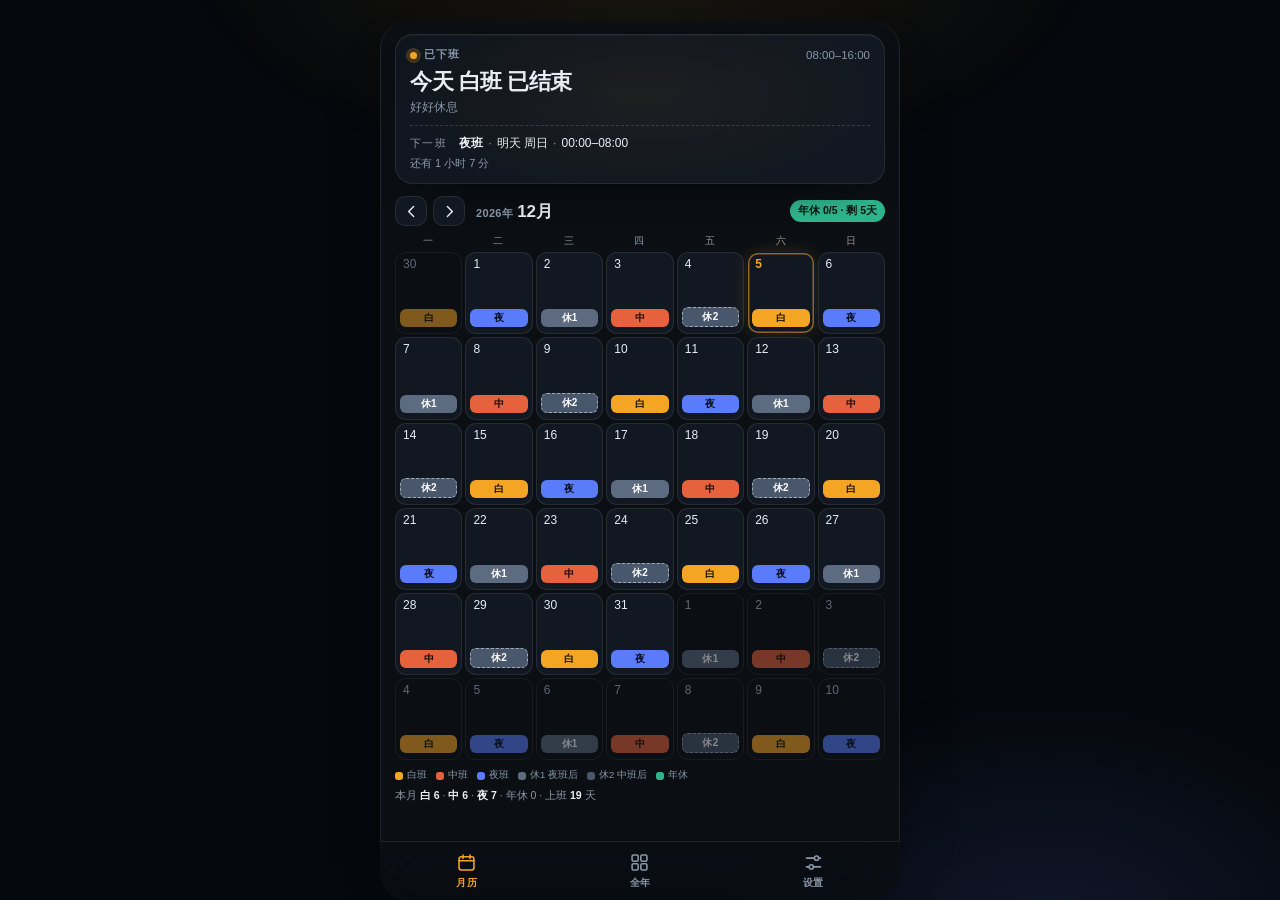
==== commit 41813d44: "更新爱倒班：2026-10-29 23:34" ====
--- a/aidaoban/index.html
+++ b/aidaoban/index.html
@@ -97,40 +97,15 @@
   max-width: 520px;
   margin: 0 auto;
   min-height: 100dvh;
+  display: flex;
+  flex-direction: column;
   background: var(--surface);
   border-inline: 1px solid var(--line);
   box-shadow: var(--shadow);
   overflow-x: hidden;
-  padding-bottom: calc(78px + env(safe-area-inset-bottom));
-}
-.appbar {
-  position: sticky;
-  top: 0;
-  z-index: 30;
-  display: flex;
-  align-items: center;
-  gap: 12px;
-  padding: calc(9px + env(safe-area-inset-top)) 16px 9px;
-  background: var(--bar);
-  backdrop-filter: blur(18px) saturate(1.2);
-  -webkit-backdrop-filter: blur(18px) saturate(1.2);
-  border-bottom: 1px solid var(--line);
-}
-.brand { display: flex; align-items: center; gap: 10px; min-width: 0; }
-.brand-mark {
-  width: 34px; height: 34px; flex: none;
-  display: grid; place-items: center;
-  border-radius: 11px;
-  background: linear-gradient(150deg, #F5A524 0%, #E5623C 48%, #5B7CFA 100%);
-  color: #0B0F14;
-  font-size: 17px;
-  font-weight: 800;
-  letter-spacing: -.02em;
-  box-shadow: 0 6px 18px -8px rgba(245, 165, 36, .8);
-}
-.brand-text { min-width: 0; }
-.brand-name { font-size: 16px; font-weight: 750; letter-spacing: .01em; line-height: 1.15; }
-.brand-sub { font-size: 10.5px; color: var(--muted); letter-spacing: .16em; margin-top: 2px; }
+  padding-top: env(safe-area-inset-top);
+  padding-bottom: calc(64px + env(safe-area-inset-bottom));
+}
 .appbar-spacer { flex: 1; }
 .icon-btn {
   width: 44px; height: 44px; flex: none;
@@ -167,14 +142,14 @@
 .ios-hint button svg { width: 15px; height: 15px; color: inherit; }
 
 /* ---------- views ---------- */
-.view { padding: 14px 14px 26px; }
+.view { padding: 12px 14px 10px; flex: 1; min-height: 0; display: flex; flex-direction: column; }
 
 /* ---------- now card ---------- */
 .now-card {
   position: relative;
   isolation: isolate;
-  padding: 16px 17px 15px;
-  border-radius: 22px;
+  padding: 13px 14px 12px;
+  border-radius: 18px;
   border: 1px solid var(--line);
   background: linear-gradient(158deg, var(--card2) 0%, var(--card) 62%);
   box-shadow: 0 20px 46px -30px #000, inset 0 1px 0 rgba(255, 255, 255, .04);
@@ -193,7 +168,7 @@
 .now-top { display: flex; align-items: center; gap: 8px; }
 .now-status {
   display: inline-flex; align-items: center; gap: 7px;
-  font-size: 11.5px; font-weight: 650; letter-spacing: .1em;
+  font-size: 10.5px; font-weight: 650; letter-spacing: .1em;
   color: var(--muted); text-transform: uppercase;
 }
 .dot {
@@ -201,19 +176,19 @@
   background: var(--sc, var(--accent));
   box-shadow: 0 0 0 4px color-mix(in srgb, var(--sc, var(--accent)) 22%, transparent);
 }
-.now-time { margin-left: auto; font-size: 12.5px; color: var(--muted); font-variant-numeric: tabular-nums; }
+.now-time { margin-left: auto; font-size: 11.5px; color: var(--muted); font-variant-numeric: tabular-nums; }
 .now-title {
-  margin: 9px 0 0;
-  font-size: clamp(23px, 7.2vw, 29px);
-  line-height: 1.14;
+  margin: 7px 0 0;
+  font-size: clamp(19px, 5.6vw, 22px);
+  line-height: 1.16;
   font-weight: 800;
   letter-spacing: -.022em;
 }
-.now-sub { margin: 6px 0 0; font-size: 13.5px; color: var(--muted); line-height: 1.45; }
+.now-sub { margin: 4px 0 0; font-size: 12px; color: var(--muted); line-height: 1.45; }
 .now-sub b { color: var(--text); font-weight: 700; font-variant-numeric: tabular-nums; }
 .progress {
-  margin-top: 11px;
-  height: 6px;
+  margin-top: 8px;
+  height: 5px;
   border-radius: 99px;
   background: rgba(140, 155, 175, .18);
   overflow: hidden;
@@ -227,8 +202,8 @@
   transition: width .5s cubic-bezier(.2, .8, .3, 1);
 }
 .now-next {
-  margin-top: 13px;
-  padding-top: 12px;
+  margin-top: 9px;
+  padding-top: 9px;
   border-top: 1px dashed var(--line2);
   display: grid;
   grid-template-columns: auto 1fr;
@@ -236,36 +211,34 @@
   align-items: baseline;
 }
 .next-kicker { font-size: 10.5px; letter-spacing: .14em; color: var(--muted); text-transform: uppercase; }
-.next-main { font-size: 13.5px; line-height: 1.5; }
+.next-main { font-size: 12px; line-height: 1.45; }
 .next-main strong { font-weight: 750; }
 .next-main .sep { color: var(--muted); margin: 0 5px; }
 .next-count {
   grid-column: 1 / -1;
-  font-size: 12px;
+  font-size: 11px;
   color: var(--muted);
   font-variant-numeric: tabular-nums;
 }
 .now-note { margin: 8px 0 0; font-size: 11.5px; color: var(--muted); }
 
 /* ---------- month head ---------- */
-.month-head { margin-top: 20px; }
-.month-row { display: flex; align-items: center; gap: 10px; }
-.month-title { margin: 0; font-size: 20px; font-weight: 780; letter-spacing: -.01em; }
-.month-title .yr { font-size: 12.5px; font-weight: 600; color: var(--muted); margin-right: 6px; letter-spacing: .06em; }
+.month-head { margin-top: 12px; display: flex; align-items: center; gap: 6px; }
+
+.month-title { margin: 0 0 0 5px; flex: 1; min-width: 0; font-size: 17px; font-weight: 780; letter-spacing: -.01em; white-space: nowrap; overflow: hidden; text-overflow: ellipsis; }
+.month-title .yr { font-size: 11px; font-weight: 600; color: var(--muted); margin-right: 4px; letter-spacing: .03em; }
 .leave-pill {
   margin-left: auto;
   display: inline-flex; align-items: center; gap: 5px;
-  padding: 5px 9px;
+  padding: 4px 8px;
   border-radius: 99px;
-  font-size: 11px;
+  font-size: 10.5px;
   font-weight: 650;
   font-variant-numeric: tabular-nums;
   color: var(--nian-ink);
   background: var(--nian);
   white-space: nowrap;
 }
-.month-ctrl { display: flex; align-items: center; gap: 6px; margin-top: 10px; }
-.month-ctrl .spacer { flex: 1; }
 .ghost-btn {
   height: 34px;
   padding: 0 11px;
@@ -280,7 +253,8 @@
 .ghost-btn:active { transform: scale(.96); }
 .ghost-btn svg { width: 15px; height: 15px; }
 .ctrl-btn {
-  width: 44px; height: 34px;
+  position: relative;
+  width: 32px; height: 30px;
   display: grid; place-items: center;
   border: 1px solid var(--line);
   border-radius: 10px;
@@ -289,16 +263,17 @@
 }
 .ctrl-btn svg { width: 17px; height: 17px; }
 .ctrl-btn:active { transform: scale(.94); }
+.ctrl-btn::after { content: ""; position: absolute; inset: -7px -6px; }
 
 /* ---------- calendar ---------- */
 .weekdays {
   display: grid;
   grid-template-columns: repeat(7, 1fr);
   gap: 4px;
-  margin: 10px 0 5px;
+  margin: 8px 0 4px;
   padding: 0;
   text-align: center;
-  font-size: 10.5px;
+  font-size: 10px;
   letter-spacing: .1em;
   color: var(--muted);
 }
@@ -306,16 +281,20 @@
 .cal-grid {
   display: grid;
   grid-template-columns: repeat(7, 1fr);
-  gap: 4px;
+  grid-auto-rows: minmax(46px, 1fr);
+  gap: 3px;
+  flex: 1;
+  min-height: 0;
 }
 .cal-cell {
   position: relative;
-  min-height: 56px;
-  padding: 5px 2px 5px;
+  min-height: 50px;
+  padding: 5px 4px 6px;
   display: flex;
   flex-direction: column;
-  align-items: center;
-  gap: 3px;
+  align-items: stretch;
+  justify-content: space-between;
+  gap: 0;
   border: 1px solid var(--line);
   border-radius: 11px;
   background: var(--card);
@@ -324,7 +303,7 @@
 }
 .cal-cell:active { transform: scale(.955); }
 .cal-cell:hover { border-color: var(--line2); }
-.cal-cell .daynum { font-size: 12.5px; line-height: 1; color: var(--text); font-variant-numeric: tabular-nums; }
+.cal-cell .daynum { align-self: flex-start; padding-left: 3px; font-size: 12px; line-height: 1; color: var(--text); font-variant-numeric: tabular-nums; }
 .cal-cell.dim { background: transparent; border-color: rgba(140, 155, 175, .10); }
 .cal-cell.dim .daynum { color: var(--muted); opacity: .65; }
 .cal-cell.dim .chip { opacity: .5; }
@@ -344,15 +323,15 @@
   align-items: center;
   justify-content: center;
   min-width: 0;
-  padding: 4px 5px;
-  border-radius: 7px;
-  font-size: 10.5px;
+  padding: 3px 5px;
+  border-radius: 6px;
+  font-size: 10px;
   font-weight: 750;
   line-height: 1;
   letter-spacing: .02em;
   white-space: nowrap;
 }
-.cell-chip { width: 100%; }
+.cell-chip { width: 100%; padding: 4px 0; }
 .sh-bai { background: var(--bai); color: var(--bai-ink); }
 .sh-zhong { background: var(--zhong); color: var(--zhong-ink); }
 .sh-ye { background: var(--ye); color: var(--ye-ink); }
@@ -363,19 +342,25 @@
 .legend {
   display: flex;
   flex-wrap: wrap;
-  gap: 6px 10px;
-  margin-top: 12px;
-}
-.legend span { display: inline-flex; align-items: center; gap: 5px; font-size: 10.5px; color: var(--muted); }
-.legend i { width: 9px; height: 9px; border-radius: 3px; display: block; }
+  gap: 4px 9px;
+  margin-top: 9px;
+}
+.legend span { display: inline-flex; align-items: center; gap: 4px; font-size: 9.5px; color: var(--muted); }
+.legend i { width: 8px; height: 8px; border-radius: 3px; display: block; }
 .month-summary {
-  margin: 10px 0 0;
-  font-size: 11.5px;
+  margin: 0;
+  font-size: 10.5px;
   color: var(--muted);
   font-variant-numeric: tabular-nums;
-  line-height: 1.6;
+  line-height: 1.5;
+  flex: 1;
+  min-width: 0;
 }
 .month-summary b { color: var(--text); font-weight: 700; }
+
+.foot-row { display: flex; align-items: center; gap: 8px; margin-top: 6px; }
+.ghost-btn.tiny { height: 28px; padding: 0 9px; font-size: 10.5px; }
+.ghost-btn.tiny svg { width: 13px; height: 13px; }
 
 /* ---------- year ---------- */
 .year-head { display: flex; align-items: center; gap: 10px; }
@@ -712,7 +697,7 @@
 @media (max-width: 359px) {
   .view { padding-inline: 10px; }
   .cal-grid, .weekdays { gap: 0; }
-  .cal-cell { border-radius: 7px; border-inline-width: 0; min-height: 54px; }
+  .cal-cell { border-radius: 7px; border-inline-width: 0; }
   .cell-chip { font-size: 9.5px; padding: 3px 2px; }
   .cal-cell .daynum { font-size: 11.5px; }
   .seg button { font-size: 11px; padding: 0 2px; }
@@ -781,36 +766,14 @@
     <button id="ios-hint-close" type="button" aria-label="关闭提示"><svg aria-hidden="true"><use href="#i-x"></use></svg></button>
   </div>
 
-  <header class="appbar">
-    <div class="brand">
-      <div class="brand-mark" aria-hidden="true">倒</div>
-      <div class="brand-text">
-        <div class="brand-name">爱倒班</div>
-        <div class="brand-sub">五班三运转</div>
-      </div>
-    </div>
-    <div class="appbar-spacer"></div>
-    <button id="btn-settings" class="icon-btn" type="button" aria-label="设置">
-      <svg aria-hidden="true"><use href="#i-gear"></use></svg>
-    </button>
-  </header>
-
   <main id="month-view" class="view">
     <section id="now-card" class="now-card" aria-live="polite"></section>
 
     <div class="month-head">
-      <div class="month-row">
-        <h2 class="month-title" id="month-title"></h2>
-        <span class="leave-pill" id="leave-pill"></span>
-      </div>
-      <div class="month-ctrl">
-        <button class="ctrl-btn" id="btn-prev" type="button" aria-label="上一个月"><svg aria-hidden="true"><use href="#i-left"></use></svg></button>
-        <button class="ctrl-btn" id="btn-next" type="button" aria-label="下一个月"><svg aria-hidden="true"><use href="#i-right"></use></svg></button>
-        <div class="spacer"></div>
-        <button class="ghost-btn" id="btn-today" type="button" hidden>
-          <svg aria-hidden="true"><use href="#i-today"></use></svg>回到今天
-        </button>
-      </div>
+      <button class="ctrl-btn" id="btn-prev" type="button" aria-label="上一个月"><svg aria-hidden="true"><use href="#i-left"></use></svg></button>
+      <button class="ctrl-btn" id="btn-next" type="button" aria-label="下一个月"><svg aria-hidden="true"><use href="#i-right"></use></svg></button>
+      <h2 class="month-title" id="month-title"></h2>
+      <span class="leave-pill" id="leave-pill"></span>
     </div>
 
     <div class="weekdays" aria-hidden="true">
@@ -819,7 +782,10 @@
     <div class="cal-grid" id="cal-grid" aria-label="排班日历"></div>
 
     <div class="legend" id="legend" aria-hidden="true"></div>
-    <p class="month-summary" id="month-summary"></p>
+    <div class="foot-row">
+      <p class="month-summary" id="month-summary"></p>
+      <button class="ghost-btn tiny" id="btn-today" type="button" hidden>回到今天</button>
+    </div>
   </main>
 
   <main id="year-view" class="view" hidden>
@@ -928,9 +894,9 @@
     <div class="set-block">
       <div class="set-head"><h3>系统日历</h3><p>真正能在锁屏时提醒</p></div>
       <button class="btn primary" id="btn-ics" type="button" style="width:100%">
-        <svg aria-hidden="true"><use href="#i-download"></use></svg>导出未来 90 天的班到系统日历
+        <svg aria-hidden="true"><use href="#i-download"></use></svg>导出长期班表到系统日历
       </button>
-      <p class="hint">生成 .ics 文件，在 iPhone 上点开后选择「添加全部」，之后由系统日历按你的提前量提醒。改了班表重新导出一次即可。</p>
+      <p class="hint">3 条「每 5 天重复」的事件即可覆盖全部年份；年休和调班会作为例外自动排除。导入后在系统日历里选择「添加全部」，之后由系统按你的提前量提醒。改了提前量或班表后需重新导出。</p>
     </div>
 
     <div class="set-block">
@@ -1683,13 +1649,25 @@
     return parts.join('\r\n');
   }
 
+  function addDays(d, n) {
+    return new Date(d.getFullYear(), d.getMonth(), d.getDate() + n);
+  }
+
+  /*
+   * 导出长期班表：
+   * 排班是 5 天循环，所以白/中/夜 各生成 1 条 RRULE 重复事件即可覆盖所有年份，
+   * 年休与调班通过 EXDATE 排除，被调成别的班次的日期补一条一次性事件。
+   */
   function buildICS() {
     var now = new Date();
     var lead = state.remind.leadMinutes;
-    var team = S.TEAMS[state.me];
+    var teamIdx = state.me;
+    var team = S.TEAMS[teamIdx];
     var tz = 'Asia/Shanghai';
     try { tz = Intl.DateTimeFormat().resolvedOptions().timeZone || tz; } catch (e) { /* noop */ }
 
+    var today = new Date(now.getFullYear(), now.getMonth(), now.getDate());
+    var ovMap = state.overrides[teamIdx] || {};
     var lines = [
       'BEGIN:VCALENDAR',
       'VERSION:2.0',
@@ -1699,36 +1677,99 @@
       'X-WR-CALNAME:' + icsEscape('爱倒班 · ' + team),
       'X-WR-TIMEZONE:' + tz
     ];
-    var count = 0;
-
-    for (var i = 0; i < 90; i++) {
-      var d = new Date(now.getFullYear(), now.getMonth(), now.getDate() + i);
-      var sh = effectiveOn(d, state.me);
-      if (!S.isWorkShift(sh)) continue;
-      var st = S.shiftStartDate(d.getFullYear(), d.getMonth(), d.getDate(), sh);
-      var en = S.shiftEndDate(d.getFullYear(), d.getMonth(), d.getDate(), sh);
+    var series = 0;
+    var exdates = 0;
+    var extra = 0;
+
+    function alarm(sh) {
       var w = S.shiftWindow(sh);
-      var key = S.keyOfDate(d);
-
-      lines.push('BEGIN:VEVENT');
-      lines.push('UID:' + key + '-' + state.me + '-aidaoban@local');
-      lines.push('DTSTAMP:' + icsUTC(now));
-      lines.push('DTSTART:' + icsUTC(st));
-      lines.push('DTEND:' + icsUTC(en));
-      lines.push('SUMMARY:' + icsEscape(w.label + ' · ' + team));
-      lines.push('DESCRIPTION:' + icsEscape('爱倒班 · 五班三运转 · ' + w.label + ' ' + w.start + '-' + w.end));
-      lines.push('TRANSP:OPAQUE');
-      lines.push('BEGIN:VALARM');
-      lines.push('ACTION:DISPLAY');
-      lines.push('DESCRIPTION:' + icsEscape('提醒 · ' + w.start + ' 上' + w.label));
-      lines.push('TRIGGER:-PT' + lead + 'M');
-      lines.push('END:VALARM');
-      lines.push('END:VEVENT');
-      count++;
-    }
+      return [
+        'BEGIN:VALARM',
+        'ACTION:DISPLAY',
+        'DESCRIPTION:' + icsEscape('提醒 · ' + w.start + ' 上' + w.label),
+        'TRIGGER:-PT' + lead + 'M',
+        'END:VALARM'
+      ];
+    }
+
+    function overrideParts(k) {
+      var q = k.split('-');
+      return { y: Number(q[0]), m: Number(q[1]) - 1, d: Number(q[2]) };
+    }
+
+    S.WORK_SHIFTS.forEach(function (sh) {
+      // 起点选第一个「没被改过」的自然班次日，避免 DTSTART 本身被 EXDATE 排除
+      var base = null;
+      var fallback = null;
+      for (var i = 0; i < 10; i++) {
+        var d = addDays(today, i);
+        if (S.shiftOfTeam(teamIdx, d.getFullYear(), d.getMonth(), d.getDate()) !== sh) continue;
+        if (!fallback) fallback = d;
+        var ov = ovMap[S.keyOfDate(d)];
+        if (!ov || ov === sh) { base = d; break; }
+      }
+      if (!base) base = fallback;
+      if (!base) return;
+
+      var w = S.shiftWindow(sh);
+      var st = S.shiftStartDate(base.getFullYear(), base.getMonth(), base.getDate(), sh);
+      var en = S.shiftEndDate(base.getFullYear(), base.getMonth(), base.getDate(), sh);
+
+      var ev = [
+        'BEGIN:VEVENT',
+        'UID:aidaoban-' + teamIdx + '-' + sh + '@local',
+        'DTSTAMP:' + icsUTC(now),
+        'DTSTART:' + icsUTC(st),
+        'DTEND:' + icsUTC(en),
+        'RRULE:FREQ=DAILY;INTERVAL=5'
+      ];
+
+      Object.keys(ovMap).forEach(function (k) {
+        var o = overrideParts(k);
+        if (S.shiftOfTeam(teamIdx, o.y, o.m, o.d) !== sh) return;
+        var ex = S.shiftStartDate(o.y, o.m, o.d, sh);
+        if (!ex || ex.getTime() < st.getTime()) return;
+        ev.push('EXDATE:' + icsUTC(ex));
+        exdates++;
+      });
+
+      lines = lines.concat(ev, [
+        'SUMMARY:' + icsEscape(w.label + ' · ' + team),
+        'DESCRIPTION:' + icsEscape('爱倒班 · 五班三运转 · ' + w.label + ' ' + w.start + '-' + w.end),
+        'TRANSP:OPAQUE'
+      ], alarm(sh), ['END:VEVENT']);
+      series++;
+    });
+
+    Object.keys(ovMap).forEach(function (k) {
+      var sh = ovMap[k];
+      if (!S.isWorkShift(sh)) return;
+      var o = overrideParts(k);
+      if (S.shiftOfTeam(teamIdx, o.y, o.m, o.d) === sh) return;
+      var st = S.shiftStartDate(o.y, o.m, o.d, sh);
+      var en = S.shiftEndDate(o.y, o.m, o.d, sh);
+      if (!st || st.getTime() < today.getTime()) return;
+      var w = S.shiftWindow(sh);
+      lines = lines.concat([
+        'BEGIN:VEVENT',
+        'UID:aidaoban-ov-' + teamIdx + '-' + k + '@local',
+        'DTSTAMP:' + icsUTC(now),
+        'DTSTART:' + icsUTC(st),
+        'DTEND:' + icsUTC(en),
+        'SUMMARY:' + icsEscape(w.label + ' · ' + team + '（调班）'),
+        'DESCRIPTION:' + icsEscape('爱倒班 · 手动调整 · ' + w.label + ' ' + w.start + '-' + w.end),
+        'TRANSP:OPAQUE'
+      ], alarm(sh), ['END:VEVENT']);
+      extra++;
+    });
 
     lines.push('END:VCALENDAR');
-    return { text: lines.map(foldLine).join('\r\n') + '\r\n', count: count };
+    return {
+      text: lines.map(foldLine).join('\r\n') + '\r\n',
+      series: series,
+      exdates: exdates,
+      extra: extra
+    };
   }
 
   function download(name, blob) {
@@ -1885,9 +1926,12 @@
 
   el('btn-ics').addEventListener('click', function () {
     var out = buildICS();
-    if (!out.count) { toast('未来 90 天没有上班班次'); return; }
-    download('aidaoban-90days.ics', new Blob([out.text], { type: 'text/calendar;charset=utf-8' }));
-    toast('已生成 ' + out.count + ' 个班次，点开文件添加到日历');
+    if (!out.series) { toast('没有可导出的班次'); return; }
+    download('aidaoban-shifts.ics', new Blob([out.text], { type: 'text/calendar;charset=utf-8' }));
+    var msg = '已生成 ' + out.series + ' 条长期重复';
+    if (out.exdates) msg += '，排除 ' + out.exdates + ' 天例外';
+    if (out.extra) msg += '，补 ' + out.extra + ' 次调班';
+    toast(msg);
   });
 
   el('btn-export').addEventListener('click', function () {
@@ -1968,7 +2012,6 @@
   el('nav-month').addEventListener('click', function () { setView('month'); });
   el('btn-year').addEventListener('click', function () { setView('year'); });
   el('nav-settings').addEventListener('click', openSettings);
-  el('btn-settings').addEventListener('click', openSettings);
 
   el('sheet-close').addEventListener('click', function () { closeSheet(el('sheet')); });
   el('settings-close').addEventListener('click', function () { closeSheet(el('sheet-settings')); });
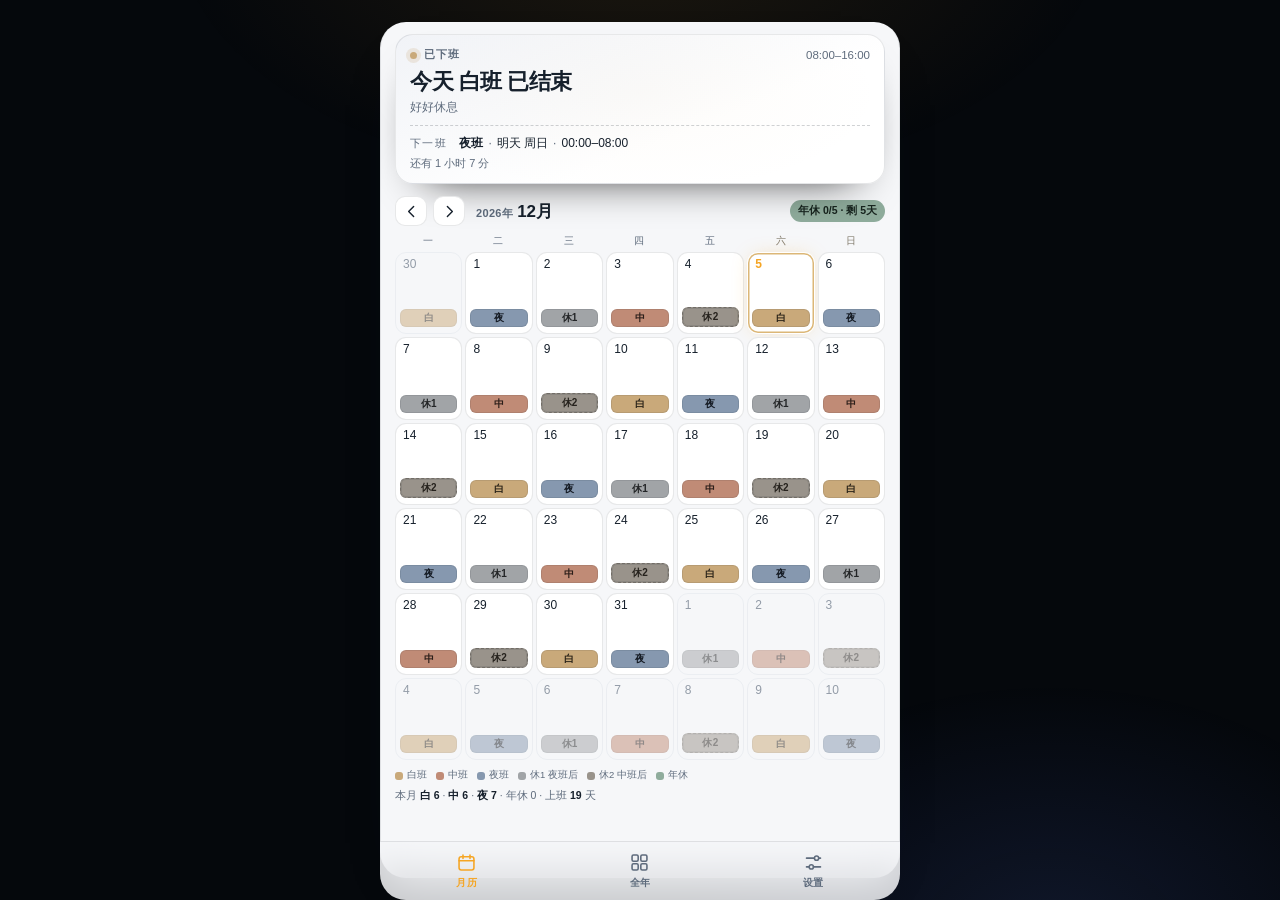
==== commit 581225bc: "更新爱倒班：2026-10-29 23:48" ====
--- a/aidaoban/index.html
+++ b/aidaoban/index.html
@@ -16,7 +16,8 @@
 (function () {
   try {
     var raw = localStorage.getItem('aidaoban.v1');
-    var t = raw ? (JSON.parse(raw).theme || 'dark') : 'dark';
+    var p0 = raw ? JSON.parse(raw) : null;
+    var t = p0 && (p0.version || 1) >= 2 ? (p0.theme || 'auto') : 'auto';
     if (t === 'auto') t = window.matchMedia('(prefers-color-scheme: light)').matches ? 'light' : 'dark';
     document.documentElement.setAttribute('data-theme', t === 'light' ? 'light' : 'dark');
   } catch (e) {
@@ -35,12 +36,12 @@
   --line: rgba(232, 237, 244, .09);
   --line2: rgba(232, 237, 244, .17);
   --bar: rgba(11, 15, 20, .78);
-  --bai: #F5A524;    --bai-ink: #1A1206;
-  --zhong: #E5623C;  --zhong-ink: #1A0A05;
-  --ye: #5B7CFA;     --ye-ink: #0B1020;
-  --xiu1: #5C6B7F;   --xiu1-ink: #FFFFFF;
-  --xiu2: #48576B;   --xiu2-ink: #FFFFFF;
-  --nian: #2FB58C;   --nian-ink: #04140E;
+  --bai: #DCC095;    --bai-ink: #2A2318;
+  --zhong: #D6A28C;  --zhong-ink: #2B1E19;
+  --ye: #A1B0C6;     --ye-ink: #1A212B;
+  --xiu1: #B7B9BC;   --xiu1-ink: #242629;
+  --xiu2: #B3ABA2;   --xiu2-ink: #2A251F;
+  --nian: #A2BFAD;   --nian-ink: #1C2A23;
   --accent: #F5A524;
   --accent-ink: #1A1206;
   --danger: #F16A6A;
@@ -57,6 +58,12 @@
   --line: rgba(22, 32, 44, .10);
   --line2: rgba(22, 32, 44, .20);
   --bar: rgba(246, 247, 249, .82);
+  --bai: #C9A97A;    --bai-ink: #2B2419;
+  --zhong: #C08B76;  --zhong-ink: #2B1E19;
+  --ye: #8698AF;     --ye-ink: #141A23;
+  --xiu1: #A1A4A7;   --xiu1-ink: #232527;
+  --xiu2: #99938B;   --xiu2-ink: #26221D;
+  --nian: #8FAC9C;   --nian-ink: #17241E;
   --ring: rgba(191, 124, 8, .55);
   --shadow: 0 24px 60px -38px rgba(22, 32, 44, .35);
   color-scheme: light;
@@ -198,7 +205,7 @@
   height: 100%;
   width: 0;
   border-radius: 99px;
-  background: linear-gradient(90deg, var(--sc, var(--accent)) 0%, color-mix(in srgb, var(--sc, var(--accent)) 58%, #fff) 100%);
+  background: linear-gradient(90deg, color-mix(in srgb, var(--sc, var(--accent)) 82%, #000) 0%, var(--sc, var(--accent)) 100%);
   transition: width .5s cubic-bezier(.2, .8, .3, 1);
 }
 .now-next {
@@ -336,8 +343,9 @@
 .sh-zhong { background: var(--zhong); color: var(--zhong-ink); }
 .sh-ye { background: var(--ye); color: var(--ye-ink); }
 .sh-xiu1 { background: var(--xiu1); color: var(--xiu1-ink); }
-.sh-xiu2 { background: var(--xiu2); color: var(--xiu2-ink); border: 1px dashed rgba(255, 255, 255, .5); }
+.sh-xiu2 { background: var(--xiu2); color: var(--xiu2-ink); border: 1px dashed rgba(0, 0, 0, .26); }
 .sh-nian { background: var(--nian); color: var(--nian-ink); }
+html[data-theme="light"] .chip { box-shadow: inset 0 0 0 1px rgba(22, 32, 44, .10); }
 
 .legend {
   display: flex;
@@ -937,9 +945,9 @@
   var WEEK_SHORT = ['日', '一', '二', '三', '四', '五', '六'];
 
   var DEFAULTS = {
-    version: 1,
+    version: 2,
     me: 0,
-    theme: 'dark',
+    theme: 'auto',
     view: 'month',
     remind: { enabled: false, leadMinutes: 90 },
     overrides: {},
@@ -981,15 +989,20 @@
     var s = clone(DEFAULTS);
     try {
       var raw = localStorage.getItem(KEY);
-      if (raw) mergeDeep(s, JSON.parse(raw));
+      if (raw) {
+        var parsed = JSON.parse(raw);
+        mergeDeep(s, parsed);
+        // v1 → v2：旧版本把深色写死成了默认值，这里迁移为跟随系统
+        if (!parsed.version || parsed.version < 2) s.theme = 'auto';
+      }
     } catch (e) { /* 用默认值 */ }
     return sanitize(s);
   }
 
   function sanitize(s) {
-    s.version = 1;
+    s.version = 2;
     s.me = (typeof s.me === 'number' && s.me >= 0 && s.me < 5) ? Math.floor(s.me) : 0;
-    s.theme = (s.theme === 'light' || s.theme === 'dark' || s.theme === 'auto') ? s.theme : 'dark';
+    s.theme = (s.theme === 'light' || s.theme === 'dark' || s.theme === 'auto') ? s.theme : 'auto';
     s.view = (s.view === 'year') ? 'year' : 'month';
     s.remind = isObj(s.remind) ? s.remind : { enabled: false, leadMinutes: 90 };
     s.remind.enabled = !!s.remind.enabled;
@@ -1067,19 +1080,19 @@
   }
 
   function shiftSolid(k) {
-    if (k === '白') return '#F5A524';
-    if (k === '中') return '#E5623C';
-    if (k === '夜') return '#5B7CFA';
-    if (k === '年休') return '#2FB58C';
-    return '#5C6B7F';
+    var name = k === '白' ? '--bai' : k === '中' ? '--zhong' : k === '夜' ? '--ye'
+             : k === '年休' ? '--nian' : '--xiu1';
+    var v = '';
+    try { v = getComputedStyle(document.documentElement).getPropertyValue(name).trim(); } catch (e) { /* noop */ }
+    return v || '#8A8F94';
   }
 
   function shiftColor(k) {
-    if (k === '白') return 'rgba(245,165,36,.30)';
-    if (k === '中') return 'rgba(229,98,60,.28)';
-    if (k === '夜') return 'rgba(91,124,250,.32)';
-    if (k === '年休') return 'rgba(47,181,140,.28)';
-    return 'rgba(92,107,127,.22)';
+    if (k === '白') return 'rgba(220,192,149,.30)';
+    if (k === '中') return 'rgba(214,162,140,.28)';
+    if (k === '夜') return 'rgba(161,176,198,.32)';
+    if (k === '年休') return 'rgba(162,191,173,.28)';
+    return 'rgba(183,185,188,.22)';
   }
 
   function effective(y, m, d, team) {
@@ -1895,6 +1908,7 @@
       save();
       applyTheme();
       syncSettings();
+      renderAll();
     }
   });
 
@@ -2076,7 +2090,7 @@
   /* theme follow system */
   if (window.matchMedia) {
     var mq = window.matchMedia('(prefers-color-scheme: light)');
-    var onScheme = function () { if (state.theme === 'auto') applyTheme(); };
+    var onScheme = function () { if (state.theme === 'auto') { applyTheme(); renderAll(); } };
     if (mq.addEventListener) mq.addEventListener('change', onScheme);
     else if (mq.addListener) mq.addListener(onScheme);
   }
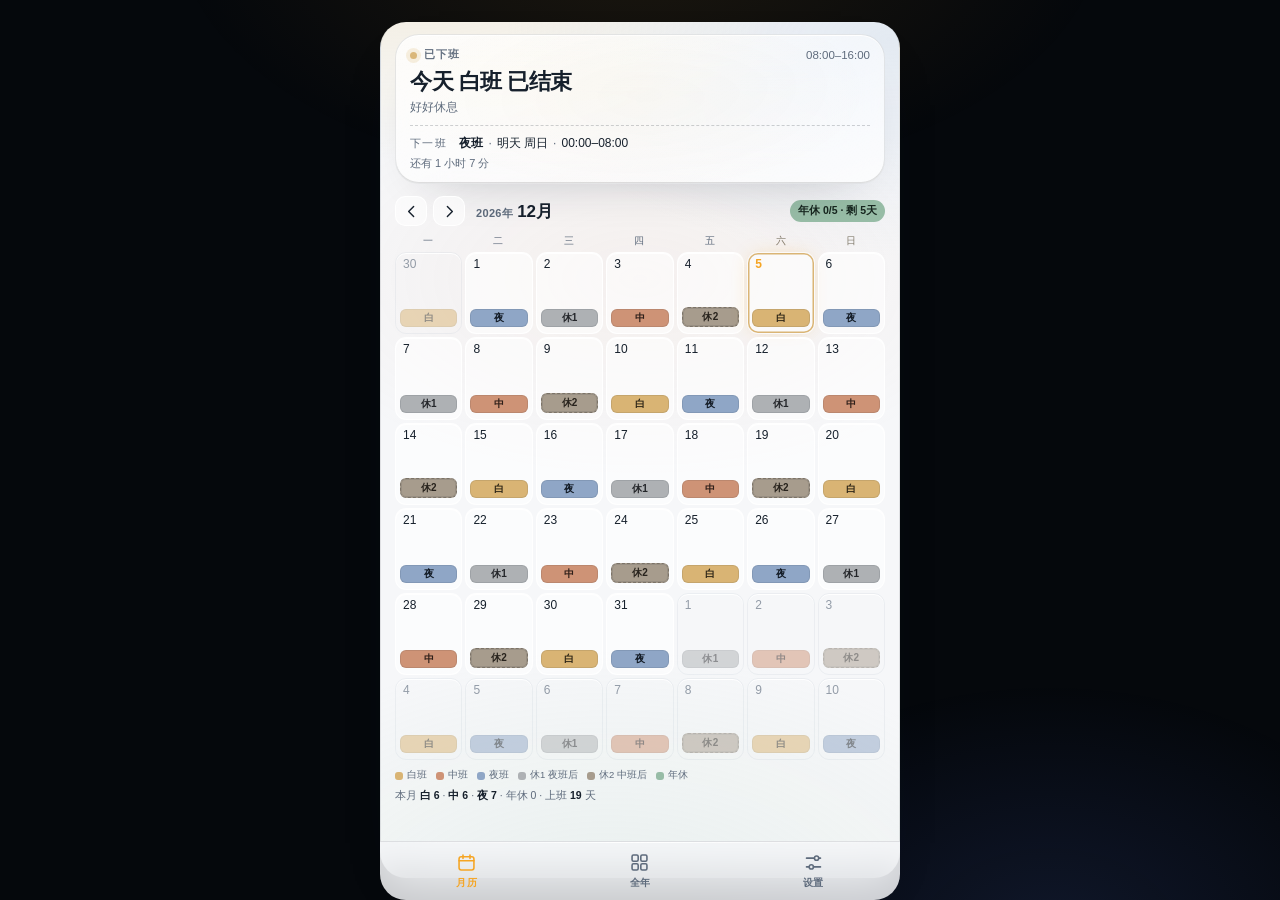
==== commit 411ebf28: "更新爱倒班：2026-10-29 23:57" ====
--- a/aidaoban/index.html
+++ b/aidaoban/index.html
@@ -36,17 +36,23 @@
   --line: rgba(232, 237, 244, .09);
   --line2: rgba(232, 237, 244, .17);
   --bar: rgba(11, 15, 20, .78);
-  --bai: #DCC095;    --bai-ink: #2A2318;
-  --zhong: #D6A28C;  --zhong-ink: #2B1E19;
-  --ye: #A1B0C6;     --ye-ink: #1A212B;
-  --xiu1: #B7B9BC;   --xiu1-ink: #242629;
-  --xiu2: #B3ABA2;   --xiu2-ink: #2A251F;
-  --nian: #A2BFAD;   --nian-ink: #1C2A23;
+  --bai: #EACB84;    --bai-ink: #33291A;
+  --zhong: #E6AA8C;  --zhong-ink: #331F1A;
+  --ye: #A9C0DC;     --ye-ink: #1B2330;
+  --xiu1: #C6C9CC;   --xiu1-ink: #2A2D30;
+  --xiu2: #C2B5A6;   --xiu2-ink: #2F2922;
+  --nian: #AACDB8;   --nian-ink: #1E2E26;
   --accent: #F5A524;
   --accent-ink: #1A1206;
   --danger: #F16A6A;
   --ring: rgba(245, 165, 36, .55);
   --shadow: 0 24px 60px -34px #000;
+  --glass: rgba(255, 255, 255, .07);
+  --glass-2: rgba(255, 255, 255, .11);
+  --glass-line: rgba(255, 255, 255, .13);
+  --glass-hi: rgba(255, 255, 255, .30);
+  --glass-shadow: 0 22px 54px -32px rgba(0, 0, 0, .9);
+  --sheet-bg: rgba(18, 24, 33, .88);
   color-scheme: dark;
 }
 html[data-theme="light"] {
@@ -58,14 +64,20 @@
   --line: rgba(22, 32, 44, .10);
   --line2: rgba(22, 32, 44, .20);
   --bar: rgba(246, 247, 249, .82);
-  --bai: #C9A97A;    --bai-ink: #2B2419;
-  --zhong: #C08B76;  --zhong-ink: #2B1E19;
-  --ye: #8698AF;     --ye-ink: #141A23;
-  --xiu1: #A1A4A7;   --xiu1-ink: #232527;
-  --xiu2: #99938B;   --xiu2-ink: #26221D;
-  --nian: #8FAC9C;   --nian-ink: #17241E;
+  --bai: #D9B474;    --bai-ink: #2E2617;
+  --zhong: #CE9376;  --zhong-ink: #2E1F19;
+  --ye: #8FA6C6;     --ye-ink: #121A24;
+  --xiu1: #AEB1B4;   --xiu1-ink: #24262A;
+  --xiu2: #A79C8D;   --xiu2-ink: #28231D;
+  --nian: #97BCA6;   --nian-ink: #17261F;
   --ring: rgba(191, 124, 8, .55);
   --shadow: 0 24px 60px -38px rgba(22, 32, 44, .35);
+  --glass: rgba(255, 255, 255, .58);
+  --glass-2: rgba(255, 255, 255, .78);
+  --glass-line: rgba(255, 255, 255, .9);
+  --glass-hi: rgba(255, 255, 255, .95);
+  --glass-shadow: 0 22px 54px -36px rgba(22, 32, 44, .32);
+  --sheet-bg: rgba(255, 255, 255, .9);
   color-scheme: light;
 }
 * { box-sizing: border-box; }
@@ -106,7 +118,12 @@
   min-height: 100dvh;
   display: flex;
   flex-direction: column;
-  background: var(--surface);
+  background:
+    radial-gradient(700px 360px at 6% -10%, rgba(234, 203, 132, .26), transparent 62%),
+    radial-gradient(600px 340px at 98% 2%, rgba(169, 192, 220, .24), transparent 64%),
+    radial-gradient(560px 300px at 50% 30%, rgba(230, 170, 140, .10), transparent 66%),
+    radial-gradient(760px 480px at 44% 108%, rgba(170, 205, 184, .20), transparent 62%),
+    var(--surface);
   border-inline: 1px solid var(--line);
   box-shadow: var(--shadow);
   overflow-x: hidden;
@@ -117,9 +134,11 @@
 .icon-btn {
   width: 44px; height: 44px; flex: none;
   display: grid; place-items: center;
-  border: 1px solid var(--line);
+  border: 1px solid var(--glass-line);
   border-radius: 13px;
-  background: var(--card);
+  background: var(--glass);
+  -webkit-backdrop-filter: blur(14px) saturate(1.5);
+  backdrop-filter: blur(14px) saturate(1.5);
   color: var(--text);
   transition: transform .16s ease, border-color .16s ease, background .16s ease;
 }
@@ -156,11 +175,21 @@
   position: relative;
   isolation: isolate;
   padding: 13px 14px 12px;
-  border-radius: 18px;
+  border-radius: 24px;
   border: 1px solid var(--line);
-  background: linear-gradient(158deg, var(--card2) 0%, var(--card) 62%);
-  box-shadow: 0 20px 46px -30px #000, inset 0 1px 0 rgba(255, 255, 255, .04);
+  background: linear-gradient(155deg, var(--glass-2) 0%, var(--glass) 58%, var(--glass-2) 100%);
+  -webkit-backdrop-filter: blur(24px) saturate(1.7);
+  backdrop-filter: blur(24px) saturate(1.7);
+  box-shadow: inset 0 1px 0 var(--glass-hi), inset 0 -1px 0 rgba(0, 0, 0, .12), var(--glass-shadow);
   overflow: hidden;
+}
+.now-card::after {
+  content: "";
+  position: absolute;
+  inset: 0;
+  border-radius: inherit;
+  pointer-events: none;
+  background: radial-gradient(130% 82% at 16% -24%, rgba(255, 255, 255, .20), transparent 58%);
 }
 .now-card::before {
   content: "";
@@ -168,7 +197,7 @@
   inset: -56% -18% auto -18%;
   height: 190%;
   background: radial-gradient(closest-side, var(--sc-glow, var(--sc, var(--accent))), transparent 72%);
-  opacity: .17;
+  opacity: .24;
   z-index: -1;
   pointer-events: none;
 }
@@ -263,9 +292,11 @@
   position: relative;
   width: 32px; height: 30px;
   display: grid; place-items: center;
-  border: 1px solid var(--line);
+  border: 1px solid var(--glass-line);
   border-radius: 10px;
-  background: var(--card);
+  background: var(--glass);
+  -webkit-backdrop-filter: blur(14px) saturate(1.5);
+  backdrop-filter: blur(14px) saturate(1.5);
   color: var(--text);
 }
 .ctrl-btn svg { width: 17px; height: 17px; }
@@ -302,9 +333,10 @@
   align-items: stretch;
   justify-content: space-between;
   gap: 0;
-  border: 1px solid var(--line);
+  border: 1px solid var(--glass-line);
   border-radius: 11px;
-  background: var(--card);
+  background: var(--glass);
+  box-shadow: inset 0 1px 0 var(--glass-hi);
   color: var(--text);
   transition: transform .12s ease, border-color .16s ease, background .16s ease;
 }
@@ -440,6 +472,14 @@
   border-top: 1px solid var(--line);
   padding-bottom: env(safe-area-inset-bottom);
 }
+.tabbar::before {
+  content: "";
+  position: absolute;
+  inset: 0 0 auto 0;
+  height: 1px;
+  background: linear-gradient(90deg, transparent, var(--glass-hi), transparent);
+  pointer-events: none;
+}
 .tab {
   height: 58px;
   display: flex;
@@ -480,8 +520,10 @@
   max-height: 88dvh;
   display: flex;
   flex-direction: column;
-  background: var(--card);
-  border: 1px solid var(--line);
+  background: var(--sheet-bg);
+  -webkit-backdrop-filter: blur(30px) saturate(1.6);
+  backdrop-filter: blur(30px) saturate(1.6);
+  border: 1px solid var(--glass-line);
   border-bottom: 0;
   border-radius: 22px 22px 0 0;
   box-shadow: 0 -24px 60px -30px #000;
@@ -714,6 +756,14 @@
 @media (min-width: 600px) {
   .phone { border-radius: 26px; margin-block: 22px; min-height: calc(100dvh - 44px); }
   .tabbar { border-radius: 0 0 26px 26px; }
+}
+@media (prefers-reduced-transparency: reduce) {
+  .now-card, .tabbar, .sheet, .icon-btn, .ctrl-btn {
+    -webkit-backdrop-filter: none;
+    backdrop-filter: none;
+    background: var(--card);
+  }
+  .cal-cell { background: var(--card); }
 }
 @media (prefers-reduced-motion: reduce) {
   *, *::before, *::after {
@@ -1088,11 +1138,11 @@
   }
 
   function shiftColor(k) {
-    if (k === '白') return 'rgba(220,192,149,.30)';
-    if (k === '中') return 'rgba(214,162,140,.28)';
-    if (k === '夜') return 'rgba(161,176,198,.32)';
-    if (k === '年休') return 'rgba(162,191,173,.28)';
-    return 'rgba(183,185,188,.22)';
+    if (k === '白') return 'rgba(234,203,132,.30)';
+    if (k === '中') return 'rgba(230,170,140,.28)';
+    if (k === '夜') return 'rgba(169,192,220,.32)';
+    if (k === '年休') return 'rgba(170,205,184,.28)';
+    return 'rgba(198,201,204,.22)';
   }
 
   function effective(y, m, d, team) {
